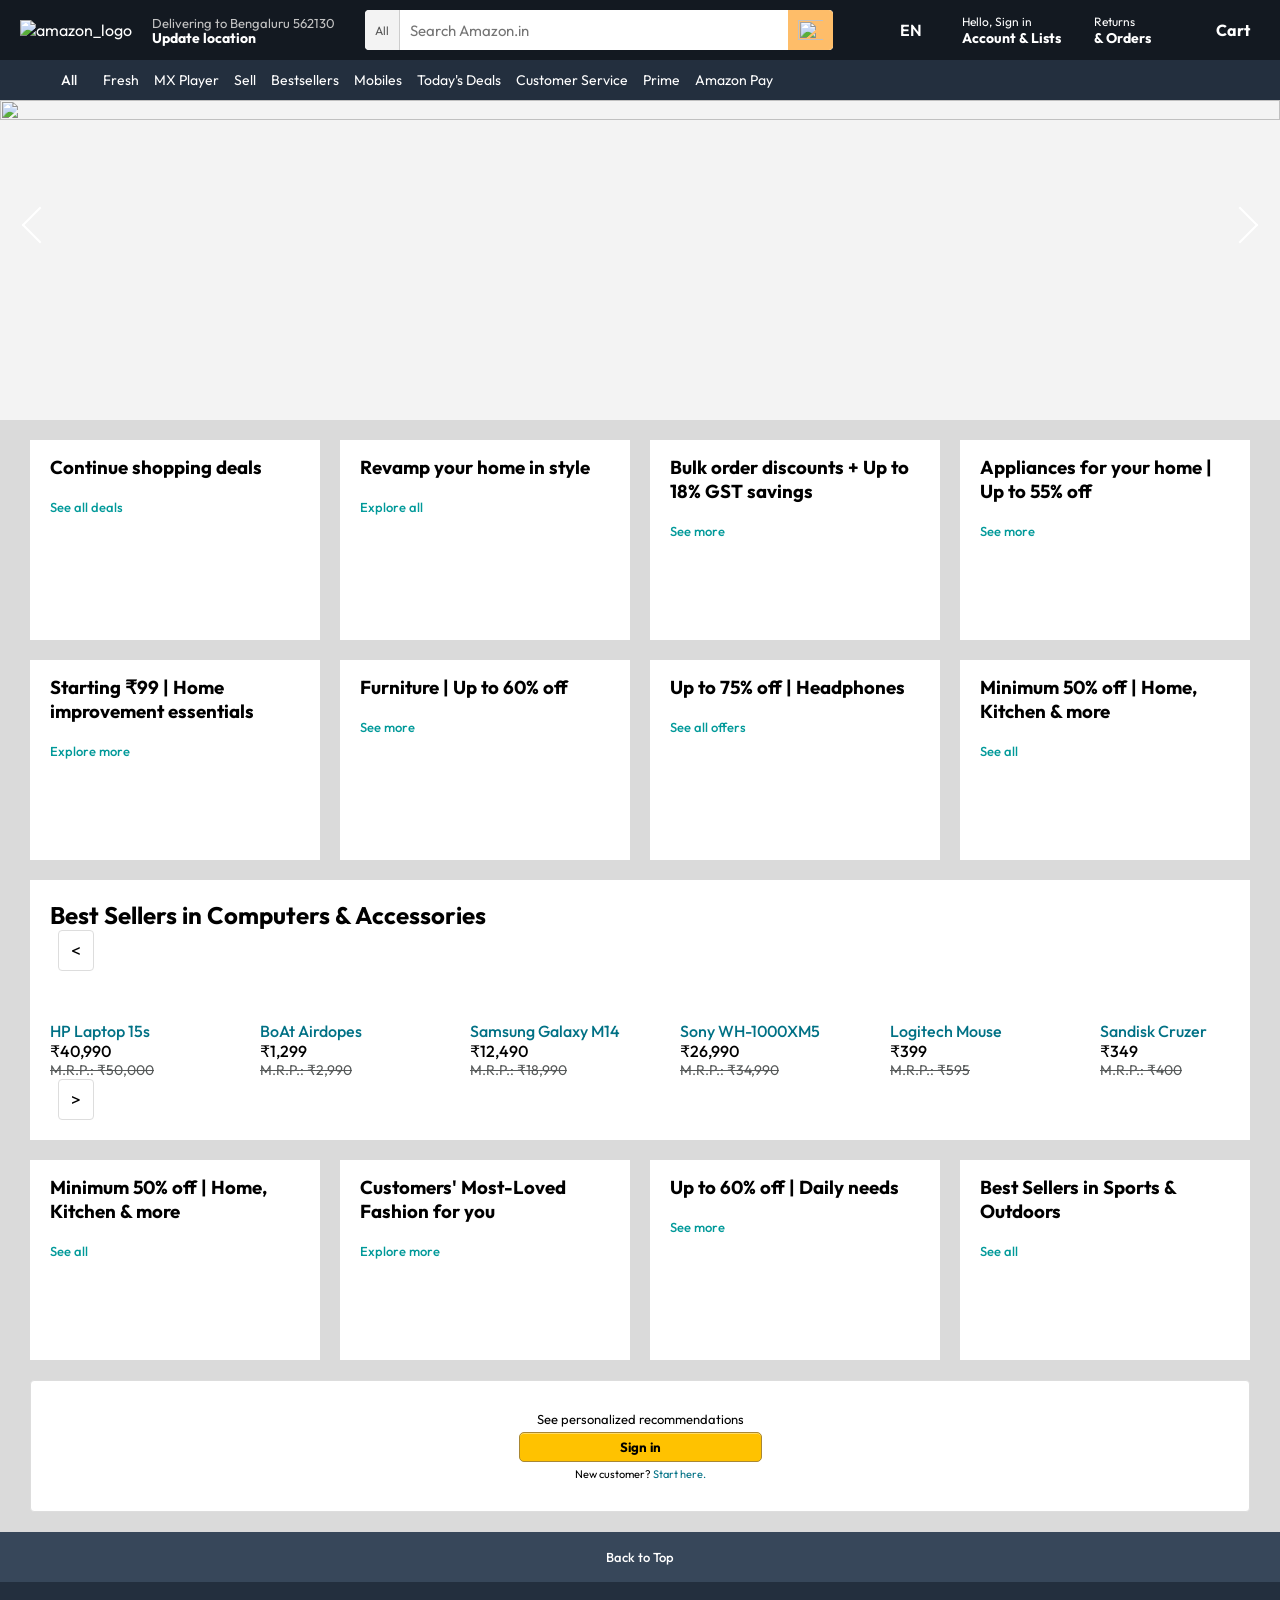
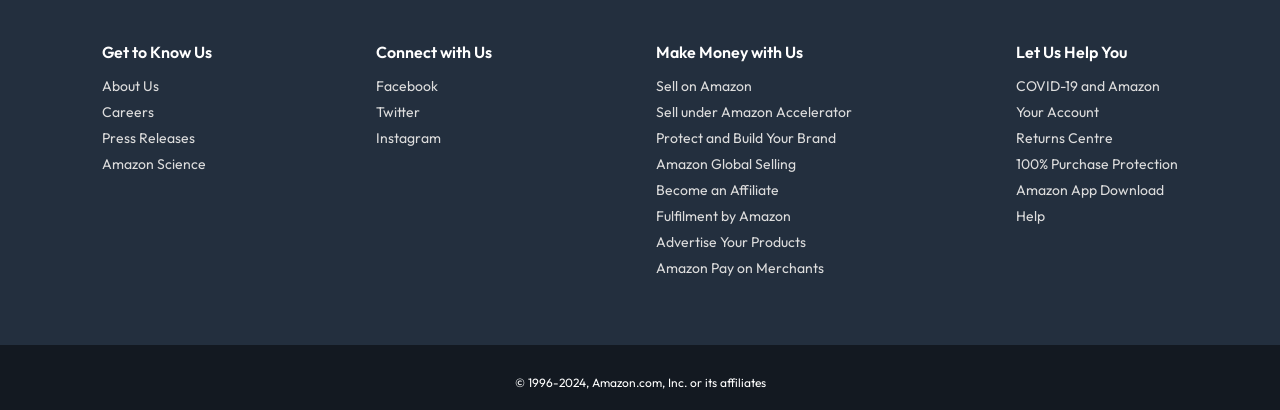
==== index.html @ 82b5aea2 "Add files via upload Add Amazon clone authentication pages (HTML, CSS, JS)" ====
<!DOCTYPE html>
<html lang="en">

<head>
    <meta charset="UTF-8">
    <meta name="viewport" content="width=device-width, initial-scale=1.0">
    <title>Amazon Clone</title>
    <link rel="stylesheet" href="style.css">
</head>

<body>
    <!-- Sidebar Navigation -->
    <div class="sidebar-container-navigation" id="sidebar-container">
        <div class="sidebar-left-part">
            <div class="sidebar-top">
                <div
                    style="background: white; border-radius: 50%; height: 25px; width: 25px; display: flex; align-items: center; justify-content: center; margin-right: 10px;">
                    <!-- Simple CSS user icon placeholder -->
                    <div style="background: #232f3e; height: 10px; width: 10px; border-radius: 50%; margin-top: -5px;">
                    </div>
                    <div
                        style="background: #232f3e; height: 10px; width: 16px; border-radius: 50%; position: absolute; margin-top: 12px;">
                    </div>
                </div>
                <h2>Hello, sign in</h2>
                <div id="sidebar-close-btn"
                    style="color: #fff; font-size: 30px; cursor: pointer; position: absolute; right: -40px; top: 0px;">
                    &times;</div>
            </div>
        </div>
        <div class="sidebar-wrap">
            <div class="sidebar-item">
                <h2>Trending</h2>
                <p>Bestsellers</p>
                <p>New Releases</p>
                <p>Movers and Shakers</p>
            </div>
            <div class="sidebar-item">
                <h2>Digital Content and Devices</h2>
                <p>Echo & Alexa <span>&#8250;</span></p>
                <p>Fire TV <span>&#8250;</span></p>
                <p>Kindle E-Readers & eBooks <span>&#8250;</span></p>
                <p>Audible Audiobooks <span>&#8250;</span></p>
                <p>Amazon Prime Video <span>&#8250;</span></p>
                <p>Amazon Prime Music <span>&#8250;</span></p>
            </div>
            <div class="sidebar-item">
                <h2>Shop by Category</h2>
                <p>Mobiles, Computers <span>&#8250;</span></p>
                <p>TV, Appliances, Electronics <span>&#8250;</span></p>
                <p>Men's Fashion <span>&#8250;</span></p>
                <p>Women's Fashion <span>&#8250;</span></p>
                <p>See all <span>&#8964;</span></p>
            </div>
            <div class="sidebar-item">
                <h2>Programs & Features</h2>
                <p>Gift Cards & Mobile Recharges <span>&#8250;</span></p>
                <p>Amazon Launchpad <span>&#8250;</span></p>
                <p>Amazon Business</p>
                <p>Handloom and Handicrafts</p>
                <p>See all <span>&#8964;</span></p>
            </div>
            <div class="sidebar-item">
                <h2>Help & Settings</h2>
                <p>Your Account</p>
                <p>Customer Service</p>
            </div>
        </div>
    </div>
    <div class="sidebar-right-part" id="sidebar-overlay"></div>
    
    <nav>
        <a href="index.html" class="nav-hover nav-logo">
            <img src="./assets/amazon_logo.png" width="100px" alt="amazon_logo">
        </a>
        <div class="nav-country nav-hover">
            <img src="./assets/location_icon.png" height="20px" alt="">
            <div>
                <p>Delivering to Bengaluru 562130</p>
                <h1>Update location</h1>
            </div>
        </div>
        <div class="nav-search">
            <div class="nav-search-category">
                <p>All</p>
                <img src="./assets/dropdown_icon.png" height="12px" alt="">
            </div>
            <input type="text" class="nav-search-input" placeholder="Search Amazon.in">
            <img src="./assets/search_icon.png" class="nav-search-icon" alt="">
        </div>
        <div class="nav-language nav-hover">
            <img src="./assets/us_flag.png" width="25px" alt="">
            <p>EN</p>
            <img src="./assets/dropdown_icon.png" width="8px" alt="">
            <div class="dropdown-menu">
                <ul>
                    <li><input type="radio" name="language" checked> English - EN</li>
                    <li><input type="radio" name="language"> हिन्दी - HI</li>
                    <li><input type="radio" name="language"> தமிழ் - TA</li>
                    <li><input type="radio" name="language"> తెలుగు - TE</li>
                    <li><input type="radio" name="language"> ಕನ್ನಡ - KN</li>
                </ul>
            </div>
        </div>
        <a href="signin.html" class="nav-text nav-hover">
            <p>Hello, Sign in</p>
            <h1>Account & Lists <img src="./assets/dropdown_icon.png" width="8px" alt=""></h1>
            <div class="dropdown-menu" style="width: 250px;">
                <div style="text-align: center; margin-bottom: 10px;">
                    <button class="signin-btn" onclick="window.location.href='signin.html'">Sign in</button>
                    <p style="font-size: 11px;">New customer? <a href="signup.html" style="color: #007185;">Start
                            here.</a></p>
                </div>
                <hr>
                <div style="display: flex;">
                    <div style="width: 50%;">
                        <h4 style="margin: 5px 10px;">Your Lists</h4>
                        <ul>
                            <li>Create a link</li>
                            <li>Find a list</li>
                            <li>Wish from any site</li>
                        </ul>
                    </div>
                    <div style="width: 50%; border-left: 1px solid #eee;">
                        <h4 style="margin: 5px 10px;">Your Account</h4>
                        <ul>
                            <li>Your Account</li>
                            <li>Your Orders</li>
                            <li>Your Whislist</li>
                            <li>Sign Out</li>
                        </ul>
                    </div>
                </div>
            </div>
        </a>
        <div class="nav-text nav-hover">
            <p>Returns</p>
            <h1>& Orders </h1>
        </div>
        <a href="cart.html" class="nav-cart nav-hover">
            <img src="./assets/cart_icon.png" width="35px" alt="">
            <h4>Cart</h4>
        </a>
    </nav>
    <div class="nav-bottom">
        <div class="nav-bottom-left">
            <div>
                <img src="./assets/menu_icon.png" width="25px" alt="">
                <p>All</p>
            </div>
            <a href="product.html">Fresh</a>
            <a href="#">MX Player</a>
            <a href="#">Sell</a>
            <a href="product.html">Bestsellers</a>
            <a href="product.html">Mobiles</a>
            <a href="product.html">Today's Deals</a>
            <a href="#">Customer Service</a>
            <a href="#">Prime</a>
            <a href="#">Amazon Pay</a>
        </div>
    </div>
    <div class="header-slider">
        <a href="#" class="control_prev"><i class="arrow-left"></i></a>
        <a href="#" class="control_next"><i class="arrow-right"></i></a>
        <ul>
            <img src="./assets/header1.jpg" class="header-img" alt="">
            <img src="./assets/header2.jpg" class="header-img" alt="">
            <img src="./assets/header3.jpg" class="header-img" alt="">
            <img src="./assets/header4.jpg" class="header-img" alt="">
            <img src="./assets/header5.jpg" class="header-img" alt="">
            <img src="./assets/header6.jpg" class="header-img" alt="">
        </ul>
    </div>
    <div class="box-row header-box">
        <div class="box-col">
            <h3>Continue shopping deals</h3>
            <div style="display: flex; gap: 10px;">
                <img src="./assets/box1-1.jpg" alt="" style="width: 45%;">
                <img src="./assets/box1-2.jpg" alt="" style="width: 45%;">
            </div>
            <a href="product.html">See all deals</a>
        </div>
        <div class="box-col">
            <h3>Revamp your home in style</h3>
            <img src="./assets/box1-3.jpg" alt="">
            <a href="product.html">Explore all</a>
        </div>
        <div class="box-col">
            <h3>Bulk order discounts + Up to 18% GST savings</h3>
            <img src="./assets/box1-4.jpg" alt="">
            <a href="product.html">See more</a>
        </div>
        <div class="box-col">
            <h3>Appliances for your home | Up to 55% off</h3>
            <img src="./assets/box2-1.jpg" alt="">
            <a href="product.html">See more</a>
        </div>
    </div>
    <div class="box-row">
        <div class="box-col">
            <h3>Starting ₹99 | Home improvement essentials</h3>
            <img src="./assets/box2-2.jpg" alt="">
            <a href="product.html">Explore more</a>
        </div>
        <div class="box-col">
            <h3>Furniture | Up to 60% off</h3>
            <img src="./assets/box2-3.jpg" alt="">
            <a href="product.html">See more</a>
        </div>
        <div class="box-col">
            <h3>Up to 75% off | Headphones</h3>
            <img src="./assets/box2-4.jpg" alt="">
            <a href="product.html">See all offers</a>
        </div>
        <div class="box-col">
            <h3>Minimum 50% off | Home, Kitchen & more</h3>
            <img src="./assets/box3-1.jpg" alt="">
            <a href="product.html">See all</a>
        </div>
    </div>
    <div class="products-slider">
        <h2>Best Sellers in Computers & Accessories</h2>
        <div class="products-slider-with-btn">
            <a href="product.html" class="product-card">
                <img src="./assets/product1-1.jpg" alt="">
                <h4>HP Laptop 15s</h4>
                <p class="product-price">₹40,990</p>
                <p class="product-price-old">M.R.P.: ₹50,000</p>
            </a>
            <a href="product.html" class="product-card">
                <img src="./assets/product1-2.jpg" alt="">
                <h4>BoAt Airdopes</h4>
                <p class="product-price">₹1,299</p>
                <p class="product-price-old">M.R.P.: ₹2,990</p>
            </a>
            <a href="product.html" class="product-card">
                <img src="./assets/product1-3.jpg" alt="">
                <h4>Samsung Galaxy M14</h4>
                <p class="product-price">₹12,490</p>
                <p class="product-price-old">M.R.P.: ₹18,990</p>
            </a>
            <a href="product.html" class="product-card">
                <img src="./assets/product1-4.jpg" alt="">
                <h4>Sony WH-1000XM5</h4>
                <p class="product-price">₹26,990</p>
                <p class="product-price-old">M.R.P.: ₹34,990</p>
            </a>
            <a href="product.html" class="product-card">
                <img src="./assets/product1-5.jpg" alt="">
                <h4>Logitech Mouse</h4>
                <p class="product-price">₹399</p>
                <p class="product-price-old">M.R.P.: ₹595</p>
            </a>
            <a href="product.html" class="product-card">
                <img src="./assets/product1-6.jpg" alt="">
                <h4>Sandisk Cruzer</h4>
                <p class="product-price">₹349</p>
                <p class="product-price-old">M.R.P.: ₹400</p>
            </a>
        </div>
    </div>
    <div class="box-row">
        <div class="box-col">
            <h3>Minimum 50% off | Home, Kitchen & more</h3>
            <img src="./assets/box3-1.jpg" alt="">
            <a href="product.html">See all</a>
        </div>
        <div class="box-col">
            <h3>Customers' Most-Loved Fashion for you</h3>
            <img src="./assets/box3-2.jpg" alt="">
            <a href="product.html">Explore more</a>
        </div>
        <div class="box-col">
            <h3>Up to 60% off | Daily needs</h3>
            <img src="./assets/box3-3.jpg" alt="">
            <a href="product.html">See more</a>
        </div>
        <div class="box-col">
            <h3>Best Sellers in Sports & Outdoors</h3>
            <img src="./assets/box3-4.jpg" alt="">
            <a href="product.html">See all</a>
        </div>
    </div>

    <div class="signin-suggestion-box"
        style="background: #fff; padding: 30px; margin: 20px 30px; text-align: center; border-radius: 4px; border: 1px solid #ddd;">
        <div style="margin-bottom: 5px; font-size: 13px;">See personalized recommendations</div>
        <button onclick="window.location.href='signin.html'"
            style="background: #ffc200; border: 1px solid #a88734; border-radius: 5px; padding: 6px 100px; font-weight: 700; cursor: pointer; box-shadow: 0 1px 0 rgba(255,255,255,.4) inset;">Sign
            in</button>
        <div style="font-size: 11px; margin-top: 5px;">New customer? <a href="signup.html" style="color: #007185;">Start
                here.</a></div>
    </div>
    <footer>
        <a href="#" class="footer-top">
            Back to Top
        </a>
        <div class="footer-detail">
            <ul>
                <h3>Get to Know Us</h3>
                <li>About Us</li>
                <li>Careers</li>
                <li>Press Releases</li>
                <li>Amazon Science</li>
            </ul>
            <ul>
                <h3>Connect with Us</h3>
                <li>Facebook</li>
                <li>Twitter</li>
                <li>Instagram</li>
            </ul>
            <ul>
                <h3>Make Money with Us</h3>
                <li>Sell on Amazon</li>
                <li>Sell under Amazon Accelerator</li>
                <li>Protect and Build Your Brand</li>
                <li>Amazon Global Selling</li>
                <li>Become an Affiliate</li>
                <li>Fulfilment by Amazon</li>
                <li>Advertise Your Products</li>
                <li>Amazon Pay on Merchants</li>
            </ul>
            <ul>
                <h3>Let Us Help You</h3>
                <li>COVID-19 and Amazon</li>
                <li>Your Account</li>
                <li>Returns Centre</li>
                <li>100% Purchase Protection</li>
                <li>Amazon App Download</li>
                <li>Help</li>
            </ul>
        </div>
        <div class="footer-copy">
            <img src="./assets/amazon_logo.png" width="100" alt="">
            <p>&copy; 1996-2024, Amazon.com, Inc. or its affiliates</p>
        </div>
    </footer>
    <script src="script.js"></script>
</body>

</html>
---- style.css ----
@import url('https://fonts.googleapis.com/css2?family=Outfit:wght@400;500;600;700;800&family=Poppins:wght@200;300;400;500;600;700&display=swap');

* {
    padding: 0;
    margin: 0;
    box-sizing: border-box;
    font-family: Outfit;
}

body {
    background-color: #dadada;
}

a {
    text-decoration: none;
    color: inherit;
}

nav {
    display: flex;
    justify-content: space-between;
    align-items: center;
    background: #131921;
    padding: 0 10px;
    color: #fff;
    height: 60px;
}

/* Nav Hover Effects */
.nav-hover {
    padding: 8px 9px;
    border: 1px solid transparent;
    border-radius: 2px;
    cursor: pointer;
}

.nav-hover:hover {
    border: 1px solid #fff;
}

.nav-country {
    display: flex;
    align-items: flex-end;
    margin-left: 0;
    font-size: 13px;
    color: #c4c4c4;
}

.nav-country h1 {
    color: #fff;
    font-size: 14px;
    line-height: 14px;
}

.nav-search {
    flex: 1;
    display: flex;
    align-items: center;
    background-color: #fff;
    color: gray;
    max-width: 100%;
    height: 40px;
    border-radius: 4px;
    margin: 0 20px;
    overflow: hidden;
}

.nav-search:focus-within {
    outline: 2px solid #ff9900;
    outline-offset: 2px;
}

.nav-search-category {
    display: flex;
    align-items: center;
    padding: 0 10px;
    background: #f3f3f3;
    border-right: 1px solid #cdcdcd;
    border-radius: 4px 0 0 4px;
    height: 100%;
    font-size: 12px;
    color: #555;
    cursor: pointer;
}

.nav-search-input {
    border: none;
    outline: none;
    padding-left: 10px;
    width: 100%;
    height: 100%;
    font-size: 15px;
}

.nav-search-icon {
    width: 45px;
    height: 100%;
    padding: 10px;
    background-color: #febd69;
    border-radius: 0 4px 4px 0;
    cursor: pointer;
}

.nav-search-icon:hover {
    background-color: #f3a847;
}

.nav-language {
    display: flex;
    align-items: center;
    gap: 2px;
    font-weight: 600;
    margin-left: 10px;
}

.nav-text {
    margin-left: 10px;
}

.nav-text p {
    font-size: 12px;
}

.nav-text h1 {
    font-size: 14px;
    font-weight: 700;
}

.nav-cart {
    display: flex;
    align-items: flex-end;
    margin: 0 10px;
}

.nav-bottom {
    display: flex;
    align-items: center;
    justify-content: space-between;
    padding: 0 0 0 20px;
    background: #232f3e;
    color: #fff;
    font-size: 14px;
    height: 40px;
}

.nav-bottom-left {
    display: flex;
    align-items: center;
    gap: 15px;
    height: 100%;
}

.nav-bottom-left div {
    display: flex;
    align-items: center;
    gap: 5px;
    font-weight: 600;
    cursor: pointer;
    padding: 5px;
}

.nav-bottom-left p {
    font-weight: 500;
    cursor: pointer;
    white-space: nowrap;
    padding: 5px;
    border: 1px solid transparent;
    border-radius: 2px;
}

.nav-bottom-left p:hover,
.nav-bottom-left div:hover {
    border: 1px solid #fff;
}

/* .nav-bottom-right removed */

/* Slider Arrows */
.header-slider a {
    position: absolute;
    top: 0;
    z-index: 10;
    height: 250px;
    /* Specific height for the clickable area */
    width: 80px;
    padding: 0 10px;
    cursor: pointer;
    text-decoration: none;
    display: flex;
    align-items: center;
    justify-content: center;
    color: #fff;
    font-size: 60px;
    font-weight: 100;
    /* Thinner font weight */
    font-family: sans-serif;
    /* Cleaner sans-serif arrow */
    background: transparent;
    transition: all 0.3s ease;
}

.header-slider a:hover {
    border: 1px solid #fff;
    background: rgba(255, 255, 255, 0.1);
    /* Subtle gloss */
    box-shadow: inset 0 0 10px rgba(0, 0, 0, 0.2);
    border-radius: 3px;
}

.control_prev {
    left: 0;
}

.control_next {
    right: 0;
}

/* Slider Arrows Pure CSS */
.header-slider a i {
    border: solid white;
    border-width: 0 2px 2px 0;
    display: inline-block;
    padding: 12px;
}

.arrow-left {
    transform: rotate(135deg);
    -webkit-transform: rotate(135deg);
}

.arrow-right {
    transform: rotate(-45deg);
    -webkit-transform: rotate(-45deg);
}

.header-slider a {
    font-size: 0;
}

.box-row {
    display: flex;
    flex-wrap: wrap;
    gap: 20px;
    justify-content: space-between;
    margin: 20px 30px;
}

.box-col {
    display: flex;
    flex-direction: column;
    gap: 10px;
    padding: 15px 20px;
    background: #fff;
    width: 23%;
    min-width: 250px;
    min-height: 200px;
    z-index: 1;
    flex-grow: 1;
}

.box-col a {
    font-size: 13px;
    color: #009999;
    font-weight: 500;
}

.header-box {
    margin-top: 20px;
    position: relative;
    z-index: 5;
}

.box-col img {
    max-height: 300px;
    max-width: 100%;
}

/* Products Slider */
.products-slider {
    background: #fff;
    margin: 0 30px;
    padding: 20px;
    margin-bottom: 20px;
}

.products-slider .products-slider-with-btn {
    display: flex;
    justify-content: flex-start;
    overflow-x: auto;
}

.product-card {
    display: flex;
    flex-direction: column;
    justify-content: end;
    min-width: 210px;
    background: #fff;
}

.product-card img {
    width: 100%;
    padding: 20px;
    margin-bottom: 10px;
}

.product-card h4 {
    color: #007185;
    font-weight: 500;
}

.product-card .product-price {
    font-weight: 500;
}

.product-card .product-price-old {
    color: #565959;
    text-decoration: line-through;
    font-weight: 400;
    font-size: 14px;
}

/* Footer Section */
footer {
    margin-top: 15px;
}

.footer-top {
    background: #37475a;
    display: flex;
    justify-content: center;
    align-items: center;
    height: 50px;
    color: #fff;
    font-weight: 500;
    font-size: 13px;
}

.footer-top:hover {
    background: #485769;
}

.footer-detail {
    background: #232f3e;
    color: #fff;
    padding: 60px 20px;
    display: flex;
    flex-wrap: wrap;
    justify-content: space-around;
}

.footer-detail h3 {
    font-size: 16px;
    font-weight: 600;
    margin-bottom: 15px;
}

.footer-detail ul {
    list-style: none;
}

.footer-detail li {
    font-size: 14px;
    color: #dddddd;
    margin-bottom: 8px;
    cursor: pointer;
}

.footer-detail li:hover {
    text-decoration: underline;
}

.footer-copy {
    background: #131921;
    display: flex;
    flex-direction: column;
    align-items: center;
    padding: 20px;
    gap: 10px;
    color: #fff;
    font-size: 12px;
}

/* Responsive */
@media only screen and (max-width: 900px) {
    .nav-search {
        display: none;
    }

    .header-box {
        margin-top: 0;
    }
}

/* Dropdown Menus */
.dropdown-menu {
    display: none;
    position: absolute;
    top: 100%;
    right: 0;
    background: #fff;
    color: #000;
    box-shadow: 0 4px 8px rgba(0, 0, 0, 0.1);
    border-radius: 4px;
    padding: 10px;
    z-index: 100;
    width: 200px;
    font-size: 13px;
    font-weight: 400;
}

.dropdown-menu::before {
    content: "";
    position: absolute;
    top: -5px;
    right: 20px;
    width: 10px;
    height: 10px;
    background: #fff;
    transform: rotate(45deg);
}

.nav-language,
.nav-text {
    position: relative;
    cursor: pointer;
}

/* Header slider sizing and images */
.header-slider {
    position: relative;
    width: 100%;
    height: 320px;
    overflow: hidden;
    background: #f3f3f3;
}
.header-slider ul {
    list-style: none;
    padding: 0;
    margin: 0;
}
.header-slider ul img {
    display: none;
    width: 100%;
    height: 100%;
    object-fit: cover;
}

/* Sidebar navigation - hidden by default, slides in when active */
.sidebar-container-navigation {
    position: fixed;
    left: 0;
    top: 0;
    height: 100vh;
    width: 320px;
    max-width: 85%;
    background: #f7f7f7;
    color: #000;
    transform: translateX(-110%);
    transition: transform 0.28s ease;
    z-index: 220;
    overflow-y: auto;
    box-shadow: 2px 0 10px rgba(0,0,0,0.12);
    padding-bottom: 40px;
}
.sidebar-container-navigation.active {
    transform: translateX(0);
}

/* Right-side overlay - shown when sidebar is active */
.sidebar-right-part {
    position: fixed;
    inset: 0 0 0 0;
    background: rgba(0,0,0,0.35);
    display: none;
    z-index: 200;
}
.sidebar-container-navigation.active ~ .sidebar-right-part,
body.sidebar-open .sidebar-right-part {
    display: block;
}

/* Product carousel buttons */
.products-scroll-prev,
.products-scroll-next {
    background: #fff;
    border: 1px solid #ddd;
    padding: 8px 12px;
    font-size: 18px;
    cursor: pointer;
    margin: 0 8px;
    border-radius: 4px;
}

/* Small screens adjustments */
@media only screen and (max-width: 900px) {
    .nav-search { display: none; }
    .box-col { width: 48%; min-width: 0; }
    .header-slider { height: 220px; }
}

/* Smaller screens: collapse nav links and stack content */
@media only screen and (max-width: 600px) {
    nav { padding: 0 8px; height: 56px; }
    .nav-country { display: none; }
    .nav-language { display: none; }
    .nav-text { display: none; }
    .nav-cart { margin-right: 6px; }

    /* Keep logo and menu + cart visible */
    nav > a.nav-logo { margin-right: 6px; }

    /* Collapse nav-bottom links into horizontal scroll */
    .nav-bottom-left { overflow-x: auto; gap: 10px; }
    .nav-bottom-left p, .nav-bottom-left a { white-space: nowrap; font-size: 13px; }

    /* Stack boxes full width */
    .box-row { margin: 10px; gap: 12px; }
    .box-col { width: 100%; min-width: 0; padding: 12px; }

    /* Make product cards smaller for mobile */
    .products-slider .products-slider-with-btn { padding: 0 6px; }
    .product-card { min-width: 150px; }

    /* Slider arrows smaller and overlay-friendly */
    .header-slider a { width: 50px; }
    .header-slider a i { padding: 8px; }
}

.nav-language:hover .dropdown-menu,
.nav-text:hover .dropdown-menu {
    display: block;
}

.dropdown-menu ul {
    list-style: none;
    padding: 0;
}

.dropdown-menu li {
    padding: 5px 10px;
    cursor: pointer;
}

.dropdown-menu li:hover {
    background: #f0f0f0;
    text-decoration: underline;
    color: #c45500;
}

.dropdown-menu .signin-btn {
    background: #FFD814;
    border: 1px solid #FCD200;
    border-radius: 5px;
    padding: 8px;
    width: 90%;
    margin: 5px auto;
    display: block;
    text-align: center;
}

.dropdown-menu hr {
    border: 0;
    border-top: 1px solid #eee;
    margin: 5px 0;
}

.nav-country:hover {
    outline: 1px solid #fff;
    cursor: pointer;
}

.nav-search-category:hover {
    background: #d4d4d4;
    cursor: pointer;
}

.nav-search-icon:hover {
    background: #f3a847;
    cursor: pointer;
}
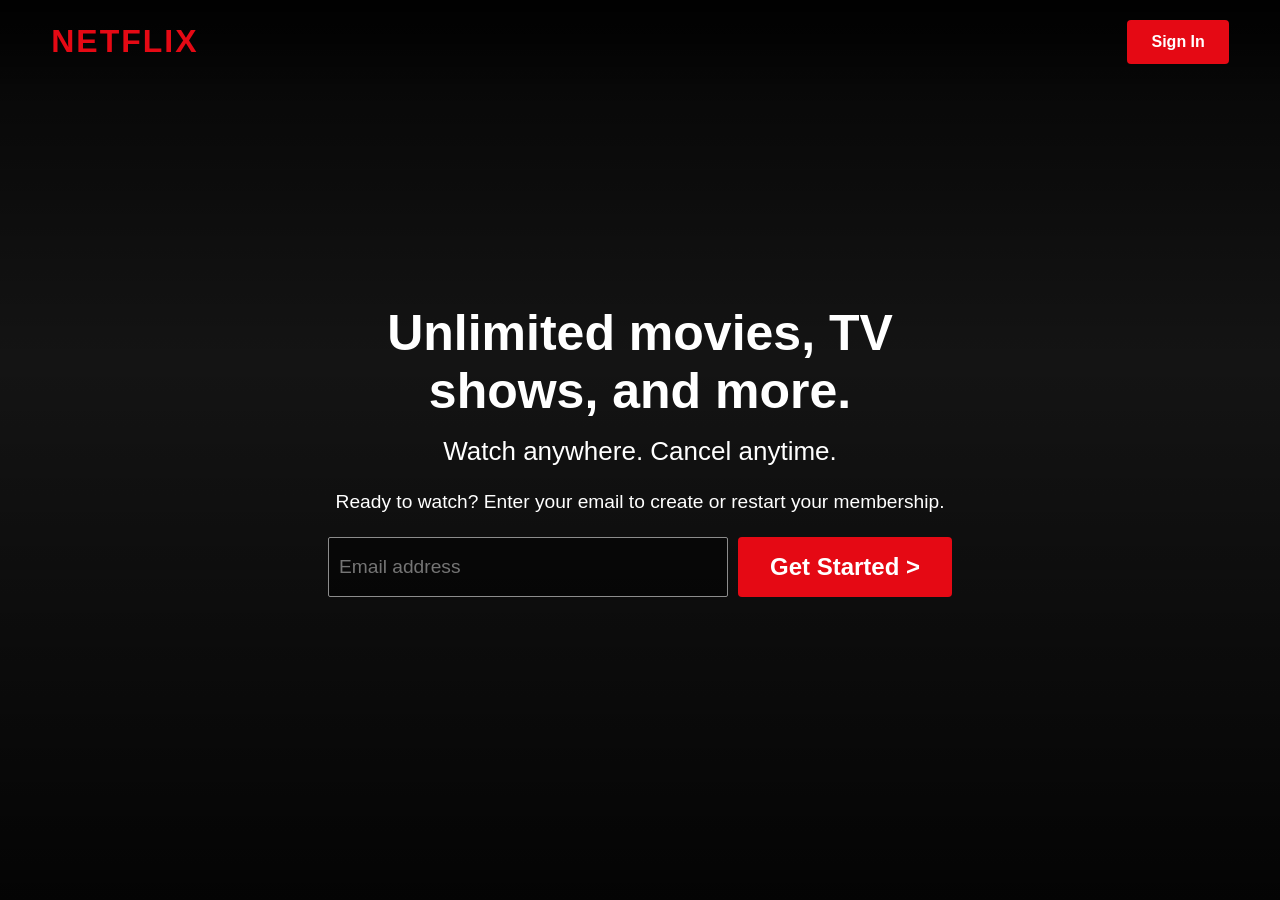
==== commit d860cc29: "Add Netflix clone frontend pages Implemented Netflix-inspired frontend with login page, watch screen" ====
--- a/index.html
+++ b/index.html
@@ -1,341 +1,28 @@
 <!DOCTYPE html>
 <html lang="en">
-
 <head>
     <meta charset="UTF-8">
     <meta name="viewport" content="width=device-width, initial-scale=1.0">
-    <title>Amazon Clone</title>
+    <title>Netflix Clone - Watch TV Shows Online, Watch Movies Online</title>
     <link rel="stylesheet" href="style.css">
 </head>
+<body>
+    <div class="navbar">
+        <a href="index.html" class="logo">NETFLIX</a>
+        <a href="login.html" class="btn btn-primary">Sign In</a>
+    </div>
 
-<body>
-    <!-- Sidebar Navigation -->
-    <div class="sidebar-container-navigation" id="sidebar-container">
-        <div class="sidebar-left-part">
-            <div class="sidebar-top">
-                <div
-                    style="background: white; border-radius: 50%; height: 25px; width: 25px; display: flex; align-items: center; justify-content: center; margin-right: 10px;">
-                    <!-- Simple CSS user icon placeholder -->
-                    <div style="background: #232f3e; height: 10px; width: 10px; border-radius: 50%; margin-top: -5px;">
-                    </div>
-                    <div
-                        style="background: #232f3e; height: 10px; width: 16px; border-radius: 50%; position: absolute; margin-top: 12px;">
-                    </div>
-                </div>
-                <h2>Hello, sign in</h2>
-                <div id="sidebar-close-btn"
-                    style="color: #fff; font-size: 30px; cursor: pointer; position: absolute; right: -40px; top: 0px;">
-                    &times;</div>
-            </div>
-        </div>
-        <div class="sidebar-wrap">
-            <div class="sidebar-item">
-                <h2>Trending</h2>
-                <p>Bestsellers</p>
-                <p>New Releases</p>
-                <p>Movers and Shakers</p>
-            </div>
-            <div class="sidebar-item">
-                <h2>Digital Content and Devices</h2>
-                <p>Echo & Alexa <span>&#8250;</span></p>
-                <p>Fire TV <span>&#8250;</span></p>
-                <p>Kindle E-Readers & eBooks <span>&#8250;</span></p>
-                <p>Audible Audiobooks <span>&#8250;</span></p>
-                <p>Amazon Prime Video <span>&#8250;</span></p>
-                <p>Amazon Prime Music <span>&#8250;</span></p>
-            </div>
-            <div class="sidebar-item">
-                <h2>Shop by Category</h2>
-                <p>Mobiles, Computers <span>&#8250;</span></p>
-                <p>TV, Appliances, Electronics <span>&#8250;</span></p>
-                <p>Men's Fashion <span>&#8250;</span></p>
-                <p>Women's Fashion <span>&#8250;</span></p>
-                <p>See all <span>&#8964;</span></p>
-            </div>
-            <div class="sidebar-item">
-                <h2>Programs & Features</h2>
-                <p>Gift Cards & Mobile Recharges <span>&#8250;</span></p>
-                <p>Amazon Launchpad <span>&#8250;</span></p>
-                <p>Amazon Business</p>
-                <p>Handloom and Handicrafts</p>
-                <p>See all <span>&#8964;</span></p>
-            </div>
-            <div class="sidebar-item">
-                <h2>Help & Settings</h2>
-                <p>Your Account</p>
-                <p>Customer Service</p>
-            </div>
+    <div class="hero">
+        <div class="hero-content">
+            <h1 class="hero-title">Unlimited movies, TV shows, and more.</h1>
+            <p class="hero-subtitle">Watch anywhere. Cancel anytime.</p>
+            <p class="hero-subtitle" style="font-size: 1.2rem; margin-top: 1rem;">Ready to watch? Enter your email to create or restart your membership.</p>
+            
+            <form class="email-form" action="login.html">
+                <input type="email" class="email-input" placeholder="Email address" required>
+                <button type="submit" class="btn btn-primary btn-large">Get Started ></button>
+            </form>
         </div>
     </div>
-    <div class="sidebar-right-part" id="sidebar-overlay"></div>
-    
-    <nav>
-        <a href="index.html" class="nav-hover nav-logo">
-            <img src="./assets/amazon_logo.png" width="100px" alt="amazon_logo">
-        </a>
-        <div class="nav-country nav-hover">
-            <img src="./assets/location_icon.png" height="20px" alt="">
-            <div>
-                <p>Delivering to Bengaluru 562130</p>
-                <h1>Update location</h1>
-            </div>
-        </div>
-        <div class="nav-search">
-            <div class="nav-search-category">
-                <p>All</p>
-                <img src="./assets/dropdown_icon.png" height="12px" alt="">
-            </div>
-            <input type="text" class="nav-search-input" placeholder="Search Amazon.in">
-            <img src="./assets/search_icon.png" class="nav-search-icon" alt="">
-        </div>
-        <div class="nav-language nav-hover">
-            <img src="./assets/us_flag.png" width="25px" alt="">
-            <p>EN</p>
-            <img src="./assets/dropdown_icon.png" width="8px" alt="">
-            <div class="dropdown-menu">
-                <ul>
-                    <li><input type="radio" name="language" checked> English - EN</li>
-                    <li><input type="radio" name="language"> हिन्दी - HI</li>
-                    <li><input type="radio" name="language"> தமிழ் - TA</li>
-                    <li><input type="radio" name="language"> తెలుగు - TE</li>
-                    <li><input type="radio" name="language"> ಕನ್ನಡ - KN</li>
-                </ul>
-            </div>
-        </div>
-        <a href="signin.html" class="nav-text nav-hover">
-            <p>Hello, Sign in</p>
-            <h1>Account & Lists <img src="./assets/dropdown_icon.png" width="8px" alt=""></h1>
-            <div class="dropdown-menu" style="width: 250px;">
-                <div style="text-align: center; margin-bottom: 10px;">
-                    <button class="signin-btn" onclick="window.location.href='signin.html'">Sign in</button>
-                    <p style="font-size: 11px;">New customer? <a href="signup.html" style="color: #007185;">Start
-                            here.</a></p>
-                </div>
-                <hr>
-                <div style="display: flex;">
-                    <div style="width: 50%;">
-                        <h4 style="margin: 5px 10px;">Your Lists</h4>
-                        <ul>
-                            <li>Create a link</li>
-                            <li>Find a list</li>
-                            <li>Wish from any site</li>
-                        </ul>
-                    </div>
-                    <div style="width: 50%; border-left: 1px solid #eee;">
-                        <h4 style="margin: 5px 10px;">Your Account</h4>
-                        <ul>
-                            <li>Your Account</li>
-                            <li>Your Orders</li>
-                            <li>Your Whislist</li>
-                            <li>Sign Out</li>
-                        </ul>
-                    </div>
-                </div>
-            </div>
-        </a>
-        <div class="nav-text nav-hover">
-            <p>Returns</p>
-            <h1>& Orders </h1>
-        </div>
-        <a href="cart.html" class="nav-cart nav-hover">
-            <img src="./assets/cart_icon.png" width="35px" alt="">
-            <h4>Cart</h4>
-        </a>
-    </nav>
-    <div class="nav-bottom">
-        <div class="nav-bottom-left">
-            <div>
-                <img src="./assets/menu_icon.png" width="25px" alt="">
-                <p>All</p>
-            </div>
-            <a href="product.html">Fresh</a>
-            <a href="#">MX Player</a>
-            <a href="#">Sell</a>
-            <a href="product.html">Bestsellers</a>
-            <a href="product.html">Mobiles</a>
-            <a href="product.html">Today's Deals</a>
-            <a href="#">Customer Service</a>
-            <a href="#">Prime</a>
-            <a href="#">Amazon Pay</a>
-        </div>
-    </div>
-    <div class="header-slider">
-        <a href="#" class="control_prev"><i class="arrow-left"></i></a>
-        <a href="#" class="control_next"><i class="arrow-right"></i></a>
-        <ul>
-            <img src="./assets/header1.jpg" class="header-img" alt="">
-            <img src="./assets/header2.jpg" class="header-img" alt="">
-            <img src="./assets/header3.jpg" class="header-img" alt="">
-            <img src="./assets/header4.jpg" class="header-img" alt="">
-            <img src="./assets/header5.jpg" class="header-img" alt="">
-            <img src="./assets/header6.jpg" class="header-img" alt="">
-        </ul>
-    </div>
-    <div class="box-row header-box">
-        <div class="box-col">
-            <h3>Continue shopping deals</h3>
-            <div style="display: flex; gap: 10px;">
-                <img src="./assets/box1-1.jpg" alt="" style="width: 45%;">
-                <img src="./assets/box1-2.jpg" alt="" style="width: 45%;">
-            </div>
-            <a href="product.html">See all deals</a>
-        </div>
-        <div class="box-col">
-            <h3>Revamp your home in style</h3>
-            <img src="./assets/box1-3.jpg" alt="">
-            <a href="product.html">Explore all</a>
-        </div>
-        <div class="box-col">
-            <h3>Bulk order discounts + Up to 18% GST savings</h3>
-            <img src="./assets/box1-4.jpg" alt="">
-            <a href="product.html">See more</a>
-        </div>
-        <div class="box-col">
-            <h3>Appliances for your home | Up to 55% off</h3>
-            <img src="./assets/box2-1.jpg" alt="">
-            <a href="product.html">See more</a>
-        </div>
-    </div>
-    <div class="box-row">
-        <div class="box-col">
-            <h3>Starting ₹99 | Home improvement essentials</h3>
-            <img src="./assets/box2-2.jpg" alt="">
-            <a href="product.html">Explore more</a>
-        </div>
-        <div class="box-col">
-            <h3>Furniture | Up to 60% off</h3>
-            <img src="./assets/box2-3.jpg" alt="">
-            <a href="product.html">See more</a>
-        </div>
-        <div class="box-col">
-            <h3>Up to 75% off | Headphones</h3>
-            <img src="./assets/box2-4.jpg" alt="">
-            <a href="product.html">See all offers</a>
-        </div>
-        <div class="box-col">
-            <h3>Minimum 50% off | Home, Kitchen & more</h3>
-            <img src="./assets/box3-1.jpg" alt="">
-            <a href="product.html">See all</a>
-        </div>
-    </div>
-    <div class="products-slider">
-        <h2>Best Sellers in Computers & Accessories</h2>
-        <div class="products-slider-with-btn">
-            <a href="product.html" class="product-card">
-                <img src="./assets/product1-1.jpg" alt="">
-                <h4>HP Laptop 15s</h4>
-                <p class="product-price">₹40,990</p>
-                <p class="product-price-old">M.R.P.: ₹50,000</p>
-            </a>
-            <a href="product.html" class="product-card">
-                <img src="./assets/product1-2.jpg" alt="">
-                <h4>BoAt Airdopes</h4>
-                <p class="product-price">₹1,299</p>
-                <p class="product-price-old">M.R.P.: ₹2,990</p>
-            </a>
-            <a href="product.html" class="product-card">
-                <img src="./assets/product1-3.jpg" alt="">
-                <h4>Samsung Galaxy M14</h4>
-                <p class="product-price">₹12,490</p>
-                <p class="product-price-old">M.R.P.: ₹18,990</p>
-            </a>
-            <a href="product.html" class="product-card">
-                <img src="./assets/product1-4.jpg" alt="">
-                <h4>Sony WH-1000XM5</h4>
-                <p class="product-price">₹26,990</p>
-                <p class="product-price-old">M.R.P.: ₹34,990</p>
-            </a>
-            <a href="product.html" class="product-card">
-                <img src="./assets/product1-5.jpg" alt="">
-                <h4>Logitech Mouse</h4>
-                <p class="product-price">₹399</p>
-                <p class="product-price-old">M.R.P.: ₹595</p>
-            </a>
-            <a href="product.html" class="product-card">
-                <img src="./assets/product1-6.jpg" alt="">
-                <h4>Sandisk Cruzer</h4>
-                <p class="product-price">₹349</p>
-                <p class="product-price-old">M.R.P.: ₹400</p>
-            </a>
-        </div>
-    </div>
-    <div class="box-row">
-        <div class="box-col">
-            <h3>Minimum 50% off | Home, Kitchen & more</h3>
-            <img src="./assets/box3-1.jpg" alt="">
-            <a href="product.html">See all</a>
-        </div>
-        <div class="box-col">
-            <h3>Customers' Most-Loved Fashion for you</h3>
-            <img src="./assets/box3-2.jpg" alt="">
-            <a href="product.html">Explore more</a>
-        </div>
-        <div class="box-col">
-            <h3>Up to 60% off | Daily needs</h3>
-            <img src="./assets/box3-3.jpg" alt="">
-            <a href="product.html">See more</a>
-        </div>
-        <div class="box-col">
-            <h3>Best Sellers in Sports & Outdoors</h3>
-            <img src="./assets/box3-4.jpg" alt="">
-            <a href="product.html">See all</a>
-        </div>
-    </div>
-
-    <div class="signin-suggestion-box"
-        style="background: #fff; padding: 30px; margin: 20px 30px; text-align: center; border-radius: 4px; border: 1px solid #ddd;">
-        <div style="margin-bottom: 5px; font-size: 13px;">See personalized recommendations</div>
-        <button onclick="window.location.href='signin.html'"
-            style="background: #ffc200; border: 1px solid #a88734; border-radius: 5px; padding: 6px 100px; font-weight: 700; cursor: pointer; box-shadow: 0 1px 0 rgba(255,255,255,.4) inset;">Sign
-            in</button>
-        <div style="font-size: 11px; margin-top: 5px;">New customer? <a href="signup.html" style="color: #007185;">Start
-                here.</a></div>
-    </div>
-    <footer>
-        <a href="#" class="footer-top">
-            Back to Top
-        </a>
-        <div class="footer-detail">
-            <ul>
-                <h3>Get to Know Us</h3>
-                <li>About Us</li>
-                <li>Careers</li>
-                <li>Press Releases</li>
-                <li>Amazon Science</li>
-            </ul>
-            <ul>
-                <h3>Connect with Us</h3>
-                <li>Facebook</li>
-                <li>Twitter</li>
-                <li>Instagram</li>
-            </ul>
-            <ul>
-                <h3>Make Money with Us</h3>
-                <li>Sell on Amazon</li>
-                <li>Sell under Amazon Accelerator</li>
-                <li>Protect and Build Your Brand</li>
-                <li>Amazon Global Selling</li>
-                <li>Become an Affiliate</li>
-                <li>Fulfilment by Amazon</li>
-                <li>Advertise Your Products</li>
-                <li>Amazon Pay on Merchants</li>
-            </ul>
-            <ul>
-                <h3>Let Us Help You</h3>
-                <li>COVID-19 and Amazon</li>
-                <li>Your Account</li>
-                <li>Returns Centre</li>
-                <li>100% Purchase Protection</li>
-                <li>Amazon App Download</li>
-                <li>Help</li>
-            </ul>
-        </div>
-        <div class="footer-copy">
-            <img src="./assets/amazon_logo.png" width="100" alt="">
-            <p>&copy; 1996-2024, Amazon.com, Inc. or its affiliates</p>
-        </div>
-    </footer>
-    <script src="script.js"></script>
 </body>
-
-</html>+</html>
--- a/style.css
+++ b/style.css
@@ -1,14 +1,24 @@
-@import url('https://fonts.googleapis.com/css2?family=Outfit:wght@400;500;600;700;800&family=Poppins:wght@200;300;400;500;600;700&display=swap');
+:root {
+    --netflix-red: #e50914;
+    --netflix-dark: #141414;
+    --netflix-gray: #808080;
+    --text-white: #ffffff;
+    --text-gray: #b3b3b3;
+    --primary-font: 'Helvetica Neue', Helvetica, Arial, sans-serif;
+}
 
 * {
+    box-sizing: border-box;
+    margin: 0;
     padding: 0;
-    margin: 0;
-    box-sizing: border-box;
-    font-family: Outfit;
 }
 
 body {
-    background-color: #dadada;
+    background-color: var(--netflix-dark);
+    color: var(--text-white);
+    font-family: var(--primary-font);
+    -webkit-font-smoothing: antialiased;
+    overflow-x: hidden;
 }
 
 a {
@@ -16,565 +26,360 @@
     color: inherit;
 }
 
-nav {
-    display: flex;
-    justify-content: space-between;
-    align-items: center;
-    background: #131921;
-    padding: 0 10px;
-    color: #fff;
-    height: 60px;
-}
-
-/* Nav Hover Effects */
-.nav-hover {
-    padding: 8px 9px;
-    border: 1px solid transparent;
-    border-radius: 2px;
-    cursor: pointer;
-}
-
-.nav-hover:hover {
-    border: 1px solid #fff;
-}
-
-.nav-country {
-    display: flex;
-    align-items: flex-end;
-    margin-left: 0;
-    font-size: 13px;
-    color: #c4c4c4;
-}
-
-.nav-country h1 {
-    color: #fff;
-    font-size: 14px;
-    line-height: 14px;
-}
-
-.nav-search {
-    flex: 1;
-    display: flex;
-    align-items: center;
-    background-color: #fff;
-    color: gray;
-    max-width: 100%;
-    height: 40px;
-    border-radius: 4px;
-    margin: 0 20px;
-    overflow: hidden;
-}
-
-.nav-search:focus-within {
-    outline: 2px solid #ff9900;
-    outline-offset: 2px;
-}
-
-.nav-search-category {
-    display: flex;
-    align-items: center;
-    padding: 0 10px;
-    background: #f3f3f3;
-    border-right: 1px solid #cdcdcd;
-    border-radius: 4px 0 0 4px;
-    height: 100%;
-    font-size: 12px;
-    color: #555;
-    cursor: pointer;
-}
-
-.nav-search-input {
+button {
+    cursor: pointer;
     border: none;
     outline: none;
-    padding-left: 10px;
+}
+
+/* Utilities */
+.container {
+    max-width: 1200px;
+    margin: 0 auto;
+    padding: 0 20px;
+}
+
+.btn {
+    padding: 0.8rem 1.5rem;
+    border-radius: 4px;
+    font-weight: bold;
+    font-size: 1rem;
+    transition: background-color 0.2s;
+}
+
+.btn-primary {
+    background-color: var(--netflix-red);
+    color: white;
+}
+
+.btn-primary:hover {
+    background-color: #f40612;
+}
+
+.btn-large {
+    padding: 1rem 2rem;
+    font-size: 1.5rem;
+}
+
+/* Navbar */
+.navbar {
+    display: flex;
+    justify-content: space-between;
+    align-items: center;
+    padding: 20px 4%;
+    position: fixed;
+    top: 0;
+    left: 0;
     width: 100%;
-    height: 100%;
-    font-size: 15px;
-}
-
-.nav-search-icon {
-    width: 45px;
-    height: 100%;
+    z-index: 100;
+    background: linear-gradient(to bottom, rgba(0, 0, 0, 0.7) 0%, rgba(0, 0, 0, 0) 100%);
+    transition: background-color 0.3s;
+}
+
+.navbar.scrolled {
+    background-color: var(--netflix-dark);
+}
+
+.logo {
+    color: var(--netflix-red);
+    font-size: 2rem;
+    font-weight: 900;
+    text-transform: uppercase;
+    letter-spacing: 2px;
+}
+
+/* Auth Pages */
+.hero {
+    height: 100vh;
+    background-image: linear-gradient(to top, rgba(0, 0, 0, 0.8) 0%, rgba(0, 0, 0, 0) 60%, rgba(0, 0, 0, 0.8) 100%),
+        url('https://assets.nflxext.com/ffe/siteui/vlv3/f841d4c7-10e1-40af-bcae-07a3f8dc141a/f6d7434e-d6de-4185-a6d4-c77a2d08737b/US-en-20220502-popsignuptwoweeks-perspective_alpha_website_medium.jpg');
+    background-size: cover;
+    background-position: center;
+    position: relative;
+    display: flex;
+    flex-direction: column;
+    justify-content: center;
+    align-items: center;
+    text-align: center;
+}
+
+.hero-content {
+    max-width: 700px;
+    padding: 20px;
+}
+
+.hero-title {
+    font-size: 3.125rem;
+    font-weight: 900;
+    margin-bottom: 1rem;
+}
+
+.hero-subtitle {
+    font-size: 1.625rem;
+    margin-bottom: 1.5rem;
+    font-weight: 400;
+}
+
+.email-form {
+    display: flex;
+    justify-content: center;
+    gap: 10px;
+}
+
+.email-input {
     padding: 10px;
-    background-color: #febd69;
-    border-radius: 0 4px 4px 0;
-    cursor: pointer;
-}
-
-.nav-search-icon:hover {
-    background-color: #f3a847;
-}
-
-.nav-language {
-    display: flex;
-    align-items: center;
-    gap: 2px;
-    font-weight: 600;
-    margin-left: 10px;
-}
-
-.nav-text {
-    margin-left: 10px;
-}
-
-.nav-text p {
-    font-size: 12px;
-}
-
-.nav-text h1 {
-    font-size: 14px;
+    width: 400px;
+    height: 60px;
+    font-size: 1.2rem;
+    border: 1px solid #8c8c8c;
+    border-radius: 2px;
+    background: rgba(0, 0, 0, 0.5);
+    color: white;
+}
+
+/* Login Card */
+.login-body {
+    background-image: linear-gradient(rgba(0, 0, 0, 0.5), rgba(0, 0, 0, 0.5)), url('https://assets.nflxext.com/ffe/siteui/vlv3/f841d4c7-10e1-40af-bcae-07a3f8dc141a/f6d7434e-d6de-4185-a6d4-c77a2d08737b/US-en-20220502-popsignuptwoweeks-perspective_alpha_website_medium.jpg');
+    background-size: cover;
+    height: 100vh;
+    display: flex;
+    justify-content: center;
+    align-items: center;
+}
+
+.login-card {
+    background-color: rgba(0, 0, 0, 0.75);
+    padding: 60px 68px 40px;
+    min-height: 500px;
+    /* Reduced min-height slightly */
+    width: 450px;
+    border-radius: 4px;
+}
+
+.login-title {
+    font-size: 2rem;
     font-weight: 700;
-}
-
-.nav-cart {
-    display: flex;
-    align-items: flex-end;
-    margin: 0 10px;
-}
-
-.nav-bottom {
-    display: flex;
-    align-items: center;
+    margin-bottom: 28px;
+}
+
+.form-group {
+    margin-bottom: 16px;
+}
+
+.form-control {
+    width: 100%;
+    height: 50px;
+    border-radius: 4px;
+    background: #333;
+    border: none;
+    color: white;
+    padding: 0 20px;
+    font-size: 1rem;
+}
+
+.form-control::placeholder {
+    color: #8c8c8c;
+}
+
+.login-btn {
+    width: 100%;
+    margin-top: 24px;
+    padding: 16px;
+    font-size: 1rem;
+    font-weight: 700;
+    border-radius: 4px;
+}
+
+.login-help {
+    display: flex;
     justify-content: space-between;
-    padding: 0 0 0 20px;
-    background: #232f3e;
-    color: #fff;
-    font-size: 14px;
-    height: 40px;
-}
-
-.nav-bottom-left {
-    display: flex;
-    align-items: center;
-    gap: 15px;
-    height: 100%;
-}
-
-.nav-bottom-left div {
-    display: flex;
-    align-items: center;
-    gap: 5px;
-    font-weight: 600;
-    cursor: pointer;
-    padding: 5px;
-}
-
-.nav-bottom-left p {
-    font-weight: 500;
-    cursor: pointer;
-    white-space: nowrap;
-    padding: 5px;
-    border: 1px solid transparent;
-    border-radius: 2px;
-}
-
-.nav-bottom-left p:hover,
-.nav-bottom-left div:hover {
-    border: 1px solid #fff;
-}
-
-/* .nav-bottom-right removed */
-
-/* Slider Arrows */
-.header-slider a {
+    margin-top: 10px;
+    font-size: 0.8rem;
+    color: #b3b3b3;
+}
+
+/* Browse Page Styles */
+.browse-navbar {
+    background: linear-gradient(to bottom, rgba(0, 0, 0, 0.7) 0%, rgba(0, 0, 0, 0) 100%);
+    position: fixed;
+    top: 0;
+    width: 100%;
+    z-index: 1000;
+    padding: 0 4%;
+    height: 68px;
+    display: flex;
+    align-items: center;
+    transition: background-color 0.3s;
+}
+
+.browse-navbar.scrolled {
+    background-color: var(--netflix-dark);
+}
+
+.nav-links {
+    display: flex;
+    gap: 20px;
+    margin-left: 40px;
+    font-size: 0.9rem;
+}
+
+.nav-links a:hover {
+    color: #b3b3b3;
+}
+
+.secondary-nav {
+    margin-left: auto;
+    display: flex;
+    align-items: center;
+    gap: 20px;
+}
+
+.profile-icon {
+    width: 32px;
+    height: 32px;
+    border-radius: 4px;
+    background-color: #333;
+    /* Placeholder for profile img */
+    cursor: pointer;
+}
+
+.billboard {
+    height: 80vh;
+    /* Large hero section */
+    position: relative;
+    color: white;
+    background-image: linear-gradient(to right, rgba(0, 0, 0, 0.8) 0, rgba(0, 0, 0, 0) 60%),
+        linear-gradient(to top, #141414 0, rgba(0, 0, 0, 0) 20%),
+        url('https://occ-0-2794-2219.1.nflxso.net/dnm/api/v6/6AYY37jfdO6hpXcMjf9Yu5cnmO0/AAAABSpjbM9o4t5c-OqCjkq5Y-A-0V6yq6Z5q7o6Kq5c3q6Z5q7o6Kq5c3q6Z5q7o6Kq5c3.jpg?r=222');
+    /* Placeholder image */
+    background-size: cover;
+    background-position: center;
+    display: flex;
+    align-items: center;
+}
+
+.billboard-content {
+    width: 40%;
+    margin-left: 4%;
+    padding-top: 100px;
+}
+
+.billboard-title {
+    font-size: 3rem;
+    /* Fallback */
+    margin-bottom: 1rem;
+    font-weight: bold;
+    text-shadow: 2px 2px 4px rgba(0, 0, 0, 0.45);
+}
+
+.billboard-description {
+    font-size: 1.2rem;
+    margin-bottom: 1.5rem;
+    line-height: 1.3;
+    text-shadow: 2px 2px 4px rgba(0, 0, 0, 0.45);
+}
+
+.billboard-buttons {
+    display: flex;
+    gap: 1rem;
+}
+
+.btn-light {
+    background-color: white;
+    color: black;
+}
+
+.btn-light:hover {
+    background-color: rgba(255, 255, 255, 0.75);
+}
+
+.btn-secondary {
+    background-color: rgba(109, 109, 110, 0.7);
+    color: white;
+}
+
+.btn-secondary:hover {
+    background-color: rgba(109, 109, 110, 0.4);
+}
+
+/* Rows */
+.row-container {
+    padding-left: 4%;
+    margin-bottom: 3vw;
+    z-index: 10;
+    position: relative;
+    margin-top: -100px;
+    /* Pull up over billboard */
+}
+
+/* Fix for subsequent rows not overlapping */
+.row-container+.row-container {
+    margin-top: 0;
+}
+
+.row-title {
+    font-size: 1.4vw;
+    color: #e5e5e5;
+    font-weight: bold;
+    margin-bottom: 0.5rem;
+    transition: color 0.2s;
+}
+
+.row-title:hover {
+    color: white;
+    cursor: pointer;
+}
+
+.row-posters {
+    display: flex;
+    overflow-y: hidden;
+    overflow-x: scroll;
+    padding: 20px 0;
+    gap: 10px;
+}
+
+.row-posters::-webkit-scrollbar {
+    display: none;
+}
+
+.row-poster {
+    width: 200px;
+    /* Fixed width for simplicity */
+    height: 112px;
+    border-radius: 4px;
+    object-fit: cover;
+    transition: transform 450ms;
+    cursor: pointer;
+    background-color: #333;
+    /* Placeholder color */
+}
+
+.row-poster-large {
+    height: 250px;
+    width: 170px;
+}
+
+.row-poster:hover {
+    transform: scale(1.08);
+    opacity: 1;
+}
+
+/* Watch Page */
+.watch-container {
+    background-color: black;
+    height: 100vh;
+    display: flex;
+    justify-content: center;
+    align-items: center;
+    position: relative;
+}
+
+.back-btn {
     position: absolute;
-    top: 0;
-    z-index: 10;
-    height: 250px;
-    /* Specific height for the clickable area */
-    width: 80px;
-    padding: 0 10px;
-    cursor: pointer;
-    text-decoration: none;
-    display: flex;
-    align-items: center;
-    justify-content: center;
-    color: #fff;
-    font-size: 60px;
-    font-weight: 100;
-    /* Thinner font weight */
-    font-family: sans-serif;
-    /* Cleaner sans-serif arrow */
-    background: transparent;
-    transition: all 0.3s ease;
-}
-
-.header-slider a:hover {
-    border: 1px solid #fff;
-    background: rgba(255, 255, 255, 0.1);
-    /* Subtle gloss */
-    box-shadow: inset 0 0 10px rgba(0, 0, 0, 0.2);
-    border-radius: 3px;
-}
-
-.control_prev {
-    left: 0;
-}
-
-.control_next {
-    right: 0;
-}
-
-/* Slider Arrows Pure CSS */
-.header-slider a i {
-    border: solid white;
-    border-width: 0 2px 2px 0;
-    display: inline-block;
-    padding: 12px;
-}
-
-.arrow-left {
-    transform: rotate(135deg);
-    -webkit-transform: rotate(135deg);
-}
-
-.arrow-right {
-    transform: rotate(-45deg);
-    -webkit-transform: rotate(-45deg);
-}
-
-.header-slider a {
-    font-size: 0;
-}
-
-.box-row {
-    display: flex;
-    flex-wrap: wrap;
-    gap: 20px;
-    justify-content: space-between;
-    margin: 20px 30px;
-}
-
-.box-col {
-    display: flex;
-    flex-direction: column;
-    gap: 10px;
-    padding: 15px 20px;
-    background: #fff;
-    width: 23%;
-    min-width: 250px;
-    min-height: 200px;
-    z-index: 1;
-    flex-grow: 1;
-}
-
-.box-col a {
-    font-size: 13px;
-    color: #009999;
-    font-weight: 500;
-}
-
-.header-box {
-    margin-top: 20px;
-    position: relative;
-    z-index: 5;
-}
-
-.box-col img {
-    max-height: 300px;
-    max-width: 100%;
-}
-
-/* Products Slider */
-.products-slider {
-    background: #fff;
-    margin: 0 30px;
-    padding: 20px;
-    margin-bottom: 20px;
-}
-
-.products-slider .products-slider-with-btn {
-    display: flex;
-    justify-content: flex-start;
-    overflow-x: auto;
-}
-
-.product-card {
-    display: flex;
-    flex-direction: column;
-    justify-content: end;
-    min-width: 210px;
-    background: #fff;
-}
-
-.product-card img {
-    width: 100%;
-    padding: 20px;
-    margin-bottom: 10px;
-}
-
-.product-card h4 {
-    color: #007185;
-    font-weight: 500;
-}
-
-.product-card .product-price {
-    font-weight: 500;
-}
-
-.product-card .product-price-old {
-    color: #565959;
-    text-decoration: line-through;
-    font-weight: 400;
-    font-size: 14px;
-}
-
-/* Footer Section */
-footer {
-    margin-top: 15px;
-}
-
-.footer-top {
-    background: #37475a;
-    display: flex;
-    justify-content: center;
-    align-items: center;
-    height: 50px;
-    color: #fff;
-    font-weight: 500;
-    font-size: 13px;
-}
-
-.footer-top:hover {
-    background: #485769;
-}
-
-.footer-detail {
-    background: #232f3e;
-    color: #fff;
-    padding: 60px 20px;
-    display: flex;
-    flex-wrap: wrap;
-    justify-content: space-around;
-}
-
-.footer-detail h3 {
-    font-size: 16px;
-    font-weight: 600;
-    margin-bottom: 15px;
-}
-
-.footer-detail ul {
-    list-style: none;
-}
-
-.footer-detail li {
-    font-size: 14px;
-    color: #dddddd;
-    margin-bottom: 8px;
-    cursor: pointer;
-}
-
-.footer-detail li:hover {
-    text-decoration: underline;
-}
-
-.footer-copy {
-    background: #131921;
-    display: flex;
-    flex-direction: column;
-    align-items: center;
-    padding: 20px;
-    gap: 10px;
-    color: #fff;
-    font-size: 12px;
-}
-
-/* Responsive */
-@media only screen and (max-width: 900px) {
-    .nav-search {
-        display: none;
-    }
-
-    .header-box {
-        margin-top: 0;
-    }
-}
-
-/* Dropdown Menus */
-.dropdown-menu {
-    display: none;
-    position: absolute;
-    top: 100%;
-    right: 0;
-    background: #fff;
-    color: #000;
-    box-shadow: 0 4px 8px rgba(0, 0, 0, 0.1);
-    border-radius: 4px;
-    padding: 10px;
+    top: 20px;
+    left: 20px;
+    color: white;
+    font-size: 2rem;
+    cursor: pointer;
     z-index: 100;
-    width: 200px;
-    font-size: 13px;
-    font-weight: 400;
-}
-
-.dropdown-menu::before {
-    content: "";
-    position: absolute;
-    top: -5px;
-    right: 20px;
-    width: 10px;
-    height: 10px;
-    background: #fff;
-    transform: rotate(45deg);
-}
-
-.nav-language,
-.nav-text {
-    position: relative;
-    cursor: pointer;
-}
-
-/* Header slider sizing and images */
-.header-slider {
-    position: relative;
-    width: 100%;
-    height: 320px;
-    overflow: hidden;
-    background: #f3f3f3;
-}
-.header-slider ul {
-    list-style: none;
-    padding: 0;
-    margin: 0;
-}
-.header-slider ul img {
-    display: none;
-    width: 100%;
-    height: 100%;
-    object-fit: cover;
-}
-
-/* Sidebar navigation - hidden by default, slides in when active */
-.sidebar-container-navigation {
-    position: fixed;
-    left: 0;
-    top: 0;
-    height: 100vh;
-    width: 320px;
-    max-width: 85%;
-    background: #f7f7f7;
-    color: #000;
-    transform: translateX(-110%);
-    transition: transform 0.28s ease;
-    z-index: 220;
-    overflow-y: auto;
-    box-shadow: 2px 0 10px rgba(0,0,0,0.12);
-    padding-bottom: 40px;
-}
-.sidebar-container-navigation.active {
-    transform: translateX(0);
-}
-
-/* Right-side overlay - shown when sidebar is active */
-.sidebar-right-part {
-    position: fixed;
-    inset: 0 0 0 0;
-    background: rgba(0,0,0,0.35);
-    display: none;
-    z-index: 200;
-}
-.sidebar-container-navigation.active ~ .sidebar-right-part,
-body.sidebar-open .sidebar-right-part {
-    display: block;
-}
-
-/* Product carousel buttons */
-.products-scroll-prev,
-.products-scroll-next {
-    background: #fff;
-    border: 1px solid #ddd;
-    padding: 8px 12px;
-    font-size: 18px;
-    cursor: pointer;
-    margin: 0 8px;
-    border-radius: 4px;
-}
-
-/* Small screens adjustments */
-@media only screen and (max-width: 900px) {
-    .nav-search { display: none; }
-    .box-col { width: 48%; min-width: 0; }
-    .header-slider { height: 220px; }
-}
-
-/* Smaller screens: collapse nav links and stack content */
-@media only screen and (max-width: 600px) {
-    nav { padding: 0 8px; height: 56px; }
-    .nav-country { display: none; }
-    .nav-language { display: none; }
-    .nav-text { display: none; }
-    .nav-cart { margin-right: 6px; }
-
-    /* Keep logo and menu + cart visible */
-    nav > a.nav-logo { margin-right: 6px; }
-
-    /* Collapse nav-bottom links into horizontal scroll */
-    .nav-bottom-left { overflow-x: auto; gap: 10px; }
-    .nav-bottom-left p, .nav-bottom-left a { white-space: nowrap; font-size: 13px; }
-
-    /* Stack boxes full width */
-    .box-row { margin: 10px; gap: 12px; }
-    .box-col { width: 100%; min-width: 0; padding: 12px; }
-
-    /* Make product cards smaller for mobile */
-    .products-slider .products-slider-with-btn { padding: 0 6px; }
-    .product-card { min-width: 150px; }
-
-    /* Slider arrows smaller and overlay-friendly */
-    .header-slider a { width: 50px; }
-    .header-slider a i { padding: 8px; }
-}
-
-.nav-language:hover .dropdown-menu,
-.nav-text:hover .dropdown-menu {
-    display: block;
-}
-
-.dropdown-menu ul {
-    list-style: none;
-    padding: 0;
-}
-
-.dropdown-menu li {
-    padding: 5px 10px;
-    cursor: pointer;
-}
-
-.dropdown-menu li:hover {
-    background: #f0f0f0;
-    text-decoration: underline;
-    color: #c45500;
-}
-
-.dropdown-menu .signin-btn {
-    background: #FFD814;
-    border: 1px solid #FCD200;
-    border-radius: 5px;
-    padding: 8px;
-    width: 90%;
-    margin: 5px auto;
-    display: block;
-    text-align: center;
-}
-
-.dropdown-menu hr {
-    border: 0;
-    border-top: 1px solid #eee;
-    margin: 5px 0;
-}
-
-.nav-country:hover {
-    outline: 1px solid #fff;
-    cursor: pointer;
-}
-
-.nav-search-category:hover {
-    background: #d4d4d4;
-    cursor: pointer;
-}
-
-.nav-search-icon:hover {
-    background: #f3a847;
-    cursor: pointer;
 }
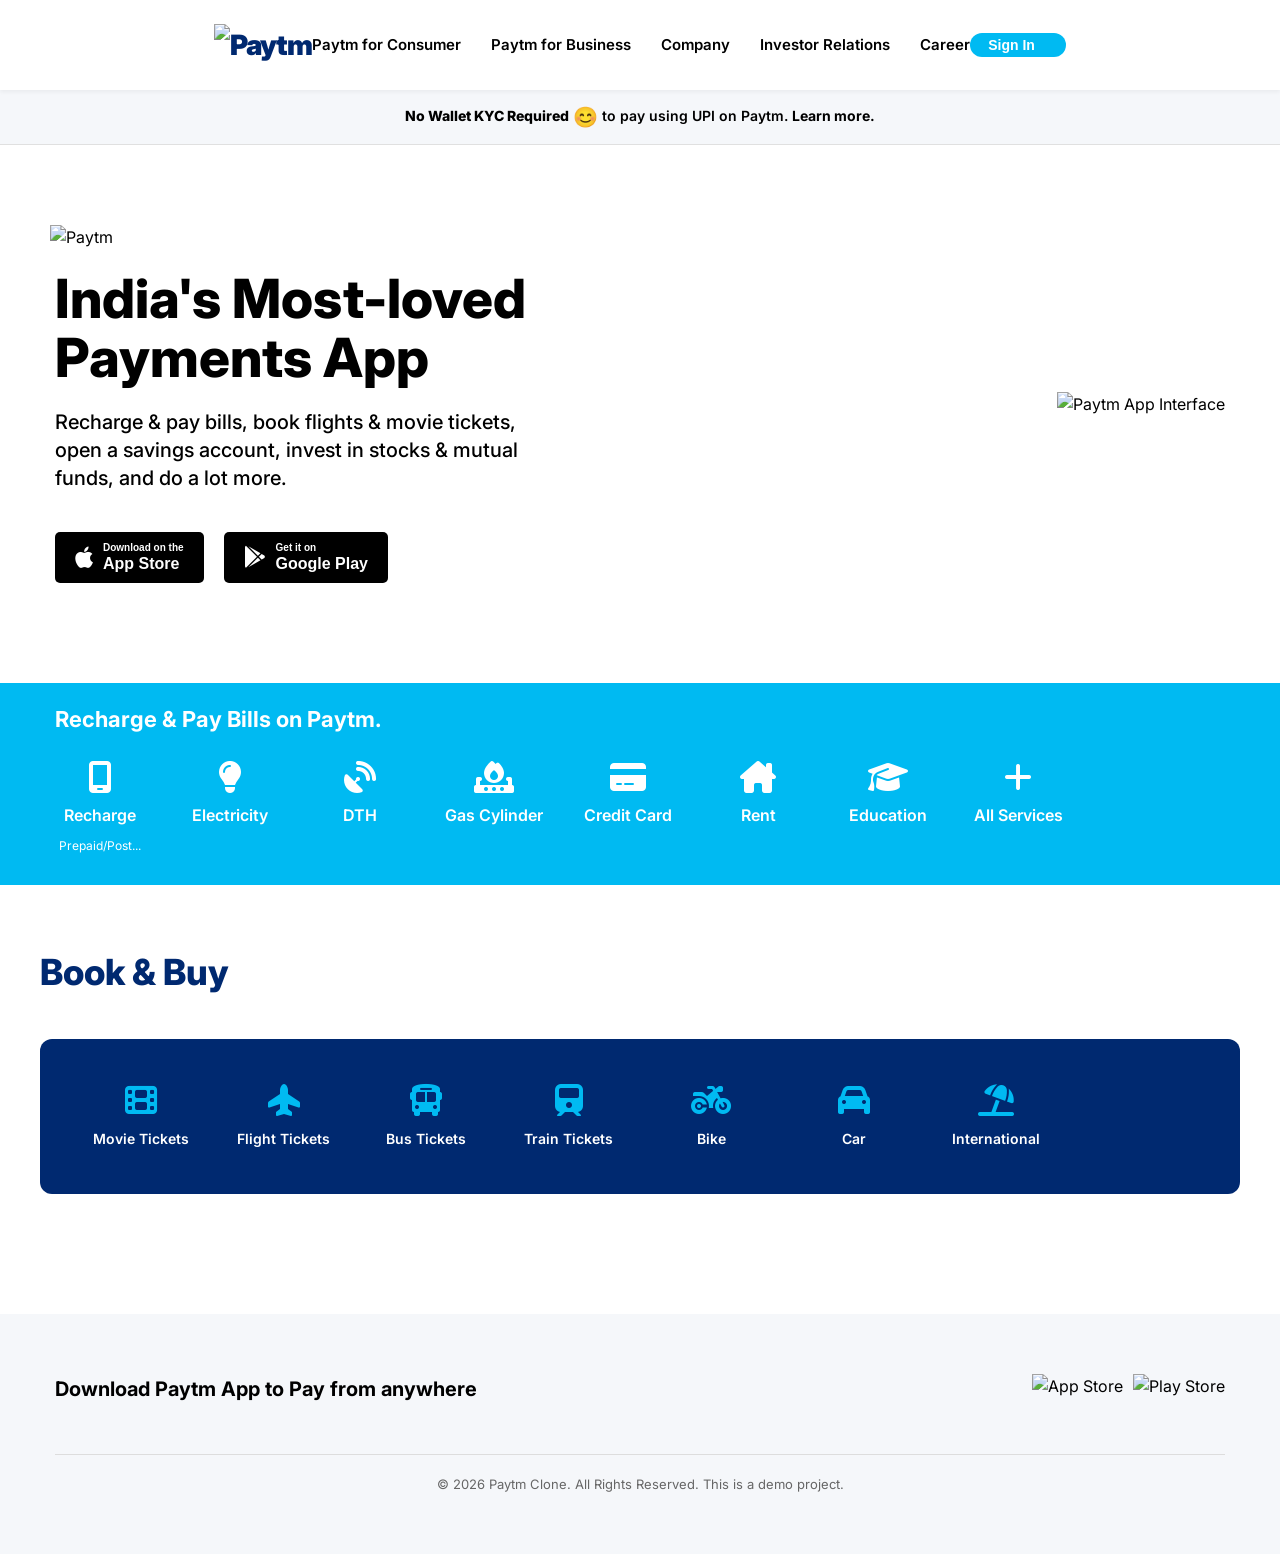
==== commit 4c87b649: "paytm-clone Implemented Paytm-inspired digital wallet frontend including login, dashboard, recharge," ====
--- a/index.html
+++ b/index.html
@@ -1,28 +1,180 @@
 <!DOCTYPE html>
 <html lang="en">
+
 <head>
     <meta charset="UTF-8">
     <meta name="viewport" content="width=device-width, initial-scale=1.0">
-    <title>Netflix Clone - Watch TV Shows Online, Watch Movies Online</title>
+    <title>Paytm: Secure & Fast UPI Payments, Recharge Mobile & Pay Bills</title>
+    <link rel="preconnect" href="https://fonts.googleapis.com">
+    <link rel="stylesheet" href="https://cdnjs.cloudflare.com/ajax/libs/font-awesome/6.4.0/css/all.min.css">
+    <link href="https://fonts.googleapis.com/css2?family=Inter:wght@400;500;600;700;800;900&display=swap"
+        rel="stylesheet">
     <link rel="stylesheet" href="style.css">
 </head>
+
 <body>
-    <div class="navbar">
-        <a href="index.html" class="logo">NETFLIX</a>
-        <a href="login.html" class="btn btn-primary">Sign In</a>
+
+    <header>
+        <div class="container flex justify-between">
+            <a href="index.html" class="logo">
+                <img src="https://assetscdn1.paytm.com/images/catalog/view/310944/1697527183231.png" alt="Paytm"
+                    style="height: 50px;">
+            </a>
+
+            <nav class="nav-links flex">
+                <a href="#">Paytm for Consumer</a>
+                <a href="#">Paytm for Business</a>
+                <a href="#">Company</a>
+                <a href="#">Investor Relations</a>
+                <a href="#">Career</a>
+            </nav>
+
+            <button class="btn btn-login" onclick="window.location.href='login.html'">
+                <span>Sign In</span>
+                <img src="https://pwebassets.paytm.com/commonwebassets/commonweb/images/user.svg" alt=""
+                    style="margin-left: 5px;">
+            </button>
+        </div>
+    </header>
+
+    <div
+        style="background: #f5f7fa; text-align: center; padding: 12px; font-weight: 600; font-size: 14px; border-bottom: 1px solid #e0e0e0;">
+        <span style="font-weight: 800;">No Wallet KYC Required</span>
+        <span style="font-size: 20px; vertical-align: middle;">😊</span>
+        to pay using UPI on Paytm.
+        <a href="#" style="font-weight: 700; color: var(--text-main);">Learn more.</a>
     </div>
 
-    <div class="hero">
-        <div class="hero-content">
-            <h1 class="hero-title">Unlimited movies, TV shows, and more.</h1>
-            <p class="hero-subtitle">Watch anywhere. Cancel anytime.</p>
-            <p class="hero-subtitle" style="font-size: 1.2rem; margin-top: 1rem;">Ready to watch? Enter your email to create or restart your membership.</p>
-            
-            <form class="email-form" action="login.html">
-                <input type="email" class="email-input" placeholder="Email address" required>
-                <button type="submit" class="btn btn-primary btn-large">Get Started ></button>
-            </form>
+    <!-- Hero Section -->
+    <section class="hero-section">
+        <div class="container hero-content">
+            <div class="hero-left">
+                <img src="https://assetscdn1.paytm.com/images/catalog/view/310944/1697527183231.png" alt="Paytm"
+                    style="height: 80px; margin-left: -5px;">
+                <h1>India's Most-loved Payments App</h1>
+                <p>Recharge & pay bills, book flights & movie tickets, open a savings account, invest in stocks & mutual
+                    funds, and do a lot more.</p>
+                <div class="flex gap-20">
+                    <button class="btn"
+                        style="background: black; color: white; border-radius: 5px; padding: 10px 20px; display: flex; align-items: center; gap: 10px;">
+                        <i class="fa-brands fa-apple" style="font-size: 24px;"></i>
+                        <div style="text-align: left; line-height: 1.2;">
+                            <div style="font-size: 10px;">Download on the</div>
+                            <div style="font-size: 16px;">App Store</div>
+                        </div>
+                    </button>
+                    <button class="btn"
+                        style="background: black; color: white; border-radius: 5px; padding: 10px 20px; display: flex; align-items: center; gap: 10px;">
+                        <i class="fa-brands fa-google-play" style="font-size: 22px;"></i>
+                        <div style="text-align: left; line-height: 1.2;">
+                            <div style="font-size: 10px;">Get it on</div>
+                            <div style="font-size: 16px;">Google Play</div>
+                        </div>
+                    </button>
+                </div>
+            </div>
+            <div class="hero-right">
+                <img src="https://assetscdn1.paytm.com/images/catalog/view_item/850762/1697527185726.png"
+                    alt="Paytm App Interface">
+            </div>
         </div>
-    </div>
+    </section>
+
+    <!-- Cyan Service Strip -->
+    <section class="cyan-strip">
+        <div class="container">
+            <h3 style="margin-bottom: 25px; font-size: 22px; font-weight: 700;">Recharge & Pay Bills on Paytm.</h3>
+            <div class="cyan-services">
+                <div class="cyan-item" onclick="window.location.href='recharge.html'">
+                    <i class="fa-solid fa-mobile-screen cyan-icon"></i>
+                    <span class="cyan-text">Recharge</span>
+                    <span class="cyan-text" style="font-weight: 400; font-size: 12px;">Prepaid/Post...</span>
+                </div>
+                <div class="cyan-item" onclick="window.location.href='recharge.html'">
+                    <i class="fa-solid fa-lightbulb cyan-icon"></i>
+                    <span class="cyan-text">Electricity</span>
+                </div>
+                <div class="cyan-item" onclick="window.location.href='recharge.html'">
+                    <i class="fa-solid fa-satellite-dish cyan-icon"></i>
+                    <span class="cyan-text">DTH</span>
+                </div>
+                <div class="cyan-item">
+                    <i class="fa-solid fa-fire-burner cyan-icon"></i>
+                    <span class="cyan-text">Gas Cylinder</span>
+                </div>
+                <div class="cyan-item">
+                    <i class="fa-solid fa-credit-card cyan-icon"></i>
+                    <span class="cyan-text">Credit Card</span>
+                </div>
+                <div class="cyan-item">
+                    <i class="fa-solid fa-house-chimney cyan-icon"></i>
+                    <span class="cyan-text">Rent</span>
+                </div>
+                <div class="cyan-item">
+                    <i class="fa-solid fa-graduation-cap cyan-icon"></i>
+                    <span class="cyan-text">Education</span>
+                </div>
+                <div class="cyan-item">
+                    <i class="fa-solid fa-plus cyan-icon"></i>
+                    <span class="cyan-text">All Services</span>
+                </div>
+            </div>
+        </div>
+    </section>
+
+    <!-- Book & Buy -->
+    <section class="container" style="padding: 60px 0;">
+        <h1 class="section-title">Book & Buy</h1>
+        <div class="blue-services">
+            <div class="blue-item">
+                <i class="fa-solid fa-film"></i>
+                <span>Movie Tickets</span>
+            </div>
+            <div class="blue-item">
+                <i class="fa-solid fa-plane-up"></i>
+                <span>Flight Tickets</span>
+            </div>
+            <div class="blue-item">
+                <i class="fa-solid fa-bus"></i>
+                <span>Bus Tickets</span>
+            </div>
+            <div class="blue-item">
+                <i class="fa-solid fa-train"></i>
+                <span>Train Tickets</span>
+            </div>
+            <div class="blue-item">
+                <i class="fa-solid fa-motorcycle"></i>
+                <span>Bike</span>
+            </div>
+            <div class="blue-item">
+                <i class="fa-solid fa-car"></i>
+                <span>Car</span>
+            </div>
+            <div class="blue-item">
+                <i class="fa-solid fa-umbrella-beach"></i>
+                <span>International</span>
+            </div>
+        </div>
+    </section>
+
+    <footer>
+        <div class="container">
+            <div style="display: flex; justify-content: space-between; align-items: flex-start; margin-bottom: 40px;">
+                <h4 style="font-size: 20px; font-weight: 700;">Download Paytm App to Pay from anywhere</h4>
+                <div class="flex gap-10">
+                    <img src="https://pwebassets.paytm.com/commonwebassets/commonweb/images/app-store.svg"
+                        alt="App Store" style="height: 40px; cursor: pointer;">
+                    <img src="https://pwebassets.paytm.com/commonwebassets/commonweb/images/google-play.svg"
+                        alt="Play Store" style="height: 40px; cursor: pointer;">
+                </div>
+            </div>
+            <hr style="border: none; border-top: 1px solid #ddd; margin-bottom: 20px;">
+            <p style="text-align: center; color: var(--text-muted); font-size: 13px;">© 2026 Paytm Clone. All Rights
+                Reserved. This is a demo project.</p>
+        </div>
+    </footer>
+
+    <script src="script.js"></script>
 </body>
-</html>
+
+</html>
--- a/style.css
+++ b/style.css
@@ -1,24 +1,28 @@
 :root {
-    --netflix-red: #e50914;
-    --netflix-dark: #141414;
-    --netflix-gray: #808080;
-    --text-white: #ffffff;
-    --text-gray: #b3b3b3;
-    --primary-font: 'Helvetica Neue', Helvetica, Arial, sans-serif;
+    --paytm-dark-blue: #002970;
+    --paytm-light-blue: #00BAF2;
+    --paytm-hover-blue: #00baf214;
+    --text-main: #000000;
+    --text-muted: #666666;
+    --bg-gray: #F5F7FA;
+    --white: #FFFFFF;
+    --border-color: #E6EBEE;
+    --font-main: 'Inter', sans-serif;
+    --shadow-card: 0 0 10px 0 rgba(0, 0, 0, 0.1);
 }
 
 * {
-    box-sizing: border-box;
     margin: 0;
     padding: 0;
+    box-sizing: border-box;
 }
 
 body {
-    background-color: var(--netflix-dark);
-    color: var(--text-white);
-    font-family: var(--primary-font);
+    font-family: var(--font-main);
+    background-color: var(--white);
+    color: var(--text-main);
+    line-height: 1.5;
     -webkit-font-smoothing: antialiased;
-    overflow-x: hidden;
 }
 
 a {
@@ -26,360 +30,251 @@
     color: inherit;
 }
 
-button {
-    cursor: pointer;
-    border: none;
-    outline: none;
-}
-
-/* Utilities */
+ul {
+    list-style: none;
+}
+
+/* Layout Utilities */
 .container {
     max-width: 1200px;
     margin: 0 auto;
-    padding: 0 20px;
-}
-
+    padding: 0 15px;
+}
+
+.flex {
+    display: flex;
+    align-items: center;
+}
+
+.justify-between {
+    justify-content: space-between;
+}
+
+.justify-center {
+    justify-content: center;
+}
+
+.flex-col {
+    flex-direction: column;
+}
+
+.gap-10 {
+    gap: 10px;
+}
+
+.gap-20 {
+    gap: 20px;
+}
+
+/* Buttons */
 .btn {
-    padding: 0.8rem 1.5rem;
+    padding: 10px 20px;
+    border-radius: 24px;
+    font-weight: 700;
+    font-size: 15px;
+    cursor: pointer;
+    border: none;
+    transition: all 0.2s;
+    display: inline-flex;
+    align-items: center;
+    justify-content: center;
+}
+
+.btn-primary {
+    background-color: var(--paytm-light-blue);
+    color: var(--white);
+    padding: 12px 28px;
+    border: 1px solid var(--paytm-light-blue);
+}
+
+.btn-primary:hover {
+    background-color: #009ACD;
+}
+
+.btn-login {
+    background-color: var(--paytm-light-blue);
+    color: white;
+    font-weight: 700;
+    padding: 4px 18px;
+    font-size: 14px;
+    border: none;
+    display: flex;
+    align-items: center;
+    gap: 8px;
+}
+
+.btn-login:hover {
+    background-color: #002970;
+}
+
+/* Header */
+header {
+    box-shadow: 0 2px 4px rgba(0, 0, 0, 0.05);
+    background: white;
+    position: sticky;
+    top: 0;
+    z-index: 1000;
+    height: 90px;
+    display: flex;
+    align-items: center;
+}
+
+.logo {
+    font-weight: 900;
+    font-size: 28px;
+    letter-spacing: -1px;
+    color: var(--paytm-dark-blue);
+}
+
+.nav-links {
+    gap: 30px;
+    font-weight: 600;
+    font-size: 15px;
+}
+
+.nav-links a:hover {
+    background-color: var(--bg-gray);
+    padding: 8px 12px;
     border-radius: 4px;
-    font-weight: bold;
-    font-size: 1rem;
-    transition: background-color 0.2s;
-}
-
-.btn-primary {
-    background-color: var(--netflix-red);
+}
+
+/* Hero Section */
+.hero-section {
+    padding: 80px 0;
+    background: white;
+    margin-bottom: 20px;
+}
+
+.hero-content {
+    display: flex;
+    justify-content: space-between;
+    align-items: center;
+}
+
+.hero-left {
+    max-width: 500px;
+}
+
+.hero-left h1 {
+    font-size: 54px;
+    font-weight: 800;
+    margin: 20px 0;
+    line-height: 1.1;
+}
+
+.hero-left p {
+    font-size: 20px;
+    margin-bottom: 40px;
+    font-weight: 500;
+    line-height: 1.4;
+}
+
+.hero-right img {
+    height: 400px;
+    width: auto;
+}
+
+/* Cyan Strip - Services */
+.cyan-strip {
+    background: var(--paytm-light-blue);
+    padding: 20px 0;
     color: white;
 }
 
-.btn-primary:hover {
-    background-color: #f40612;
-}
-
-.btn-large {
-    padding: 1rem 2rem;
-    font-size: 1.5rem;
-}
-
-/* Navbar */
-.navbar {
-    display: flex;
-    justify-content: space-between;
-    align-items: center;
-    padding: 20px 4%;
-    position: fixed;
-    top: 0;
-    left: 0;
-    width: 100%;
-    z-index: 100;
-    background: linear-gradient(to bottom, rgba(0, 0, 0, 0.7) 0%, rgba(0, 0, 0, 0) 100%);
-    transition: background-color 0.3s;
-}
-
-.navbar.scrolled {
-    background-color: var(--netflix-dark);
-}
-
-.logo {
-    color: var(--netflix-red);
-    font-size: 2rem;
-    font-weight: 900;
-    text-transform: uppercase;
-    letter-spacing: 2px;
-}
-
-/* Auth Pages */
-.hero {
-    height: 100vh;
-    background-image: linear-gradient(to top, rgba(0, 0, 0, 0.8) 0%, rgba(0, 0, 0, 0) 60%, rgba(0, 0, 0, 0.8) 100%),
-        url('https://assets.nflxext.com/ffe/siteui/vlv3/f841d4c7-10e1-40af-bcae-07a3f8dc141a/f6d7434e-d6de-4185-a6d4-c77a2d08737b/US-en-20220502-popsignuptwoweeks-perspective_alpha_website_medium.jpg');
-    background-size: cover;
-    background-position: center;
-    position: relative;
+.cyan-services {
+    display: flex;
+    gap: 40px;
+    overflow-x: auto;
+    padding-bottom: 10px;
+}
+
+.cyan-item {
     display: flex;
     flex-direction: column;
-    justify-content: center;
-    align-items: center;
-    text-align: center;
-}
-
-.hero-content {
-    max-width: 700px;
-    padding: 20px;
-}
-
-.hero-title {
-    font-size: 3.125rem;
-    font-weight: 900;
-    margin-bottom: 1rem;
-}
-
-.hero-subtitle {
-    font-size: 1.625rem;
-    margin-bottom: 1.5rem;
-    font-weight: 400;
-}
-
-.email-form {
-    display: flex;
-    justify-content: center;
     gap: 10px;
-}
-
-.email-input {
-    padding: 10px;
-    width: 400px;
-    height: 60px;
-    font-size: 1.2rem;
-    border: 1px solid #8c8c8c;
-    border-radius: 2px;
-    background: rgba(0, 0, 0, 0.5);
+    align-items: center;
+    cursor: pointer;
+    min-width: 90px;
+    transition: transform 0.2s;
+}
+
+.cyan-item:hover {
+    transform: translateY(-4px);
+}
+
+.cyan-icon {
+    font-size: 32px;
+}
+
+.cyan-text {
+    font-size: 16px;
+    font-weight: 600;
+    white-space: nowrap;
+}
+
+/* Book & Buy Section */
+.section-title {
+    font-size: 36px;
+    font-weight: 800;
+    color: var(--paytm-dark-blue);
+    margin-bottom: 40px;
+}
+
+.blue-services {
+    display: grid;
+    grid-template-columns: repeat(auto-fill, minmax(130px, 1fr));
+    gap: 0;
+    background: var(--paytm-dark-blue);
+    padding: 30px;
+    border-radius: 12px;
+}
+
+.blue-item {
     color: white;
-}
-
-/* Login Card */
-.login-body {
-    background-image: linear-gradient(rgba(0, 0, 0, 0.5), rgba(0, 0, 0, 0.5)), url('https://assets.nflxext.com/ffe/siteui/vlv3/f841d4c7-10e1-40af-bcae-07a3f8dc141a/f6d7434e-d6de-4185-a6d4-c77a2d08737b/US-en-20220502-popsignuptwoweeks-perspective_alpha_website_medium.jpg');
-    background-size: cover;
-    height: 100vh;
-    display: flex;
-    justify-content: center;
-    align-items: center;
-}
-
-.login-card {
-    background-color: rgba(0, 0, 0, 0.75);
-    padding: 60px 68px 40px;
-    min-height: 500px;
-    /* Reduced min-height slightly */
-    width: 450px;
-    border-radius: 4px;
-}
-
-.login-title {
-    font-size: 2rem;
-    font-weight: 700;
-    margin-bottom: 28px;
-}
-
-.form-group {
-    margin-bottom: 16px;
-}
-
-.form-control {
-    width: 100%;
-    height: 50px;
-    border-radius: 4px;
-    background: #333;
-    border: none;
-    color: white;
-    padding: 0 20px;
-    font-size: 1rem;
-}
-
-.form-control::placeholder {
-    color: #8c8c8c;
-}
-
-.login-btn {
-    width: 100%;
-    margin-top: 24px;
-    padding: 16px;
-    font-size: 1rem;
-    font-weight: 700;
-    border-radius: 4px;
-}
-
-.login-help {
-    display: flex;
-    justify-content: space-between;
-    margin-top: 10px;
-    font-size: 0.8rem;
-    color: #b3b3b3;
-}
-
-/* Browse Page Styles */
-.browse-navbar {
-    background: linear-gradient(to bottom, rgba(0, 0, 0, 0.7) 0%, rgba(0, 0, 0, 0) 100%);
-    position: fixed;
-    top: 0;
-    width: 100%;
-    z-index: 1000;
-    padding: 0 4%;
-    height: 68px;
-    display: flex;
-    align-items: center;
-    transition: background-color 0.3s;
-}
-
-.browse-navbar.scrolled {
-    background-color: var(--netflix-dark);
-}
-
-.nav-links {
-    display: flex;
-    gap: 20px;
-    margin-left: 40px;
-    font-size: 0.9rem;
-}
-
-.nav-links a:hover {
-    color: #b3b3b3;
-}
-
-.secondary-nav {
-    margin-left: auto;
-    display: flex;
-    align-items: center;
-    gap: 20px;
-}
-
-.profile-icon {
-    width: 32px;
-    height: 32px;
-    border-radius: 4px;
-    background-color: #333;
-    /* Placeholder for profile img */
+    display: flex;
+    flex-direction: column;
+    align-items: center;
+    gap: 12px;
+    padding: 15px;
+    border-radius: 8px;
     cursor: pointer;
 }
 
-.billboard {
-    height: 80vh;
-    /* Large hero section */
-    position: relative;
-    color: white;
-    background-image: linear-gradient(to right, rgba(0, 0, 0, 0.8) 0, rgba(0, 0, 0, 0) 60%),
-        linear-gradient(to top, #141414 0, rgba(0, 0, 0, 0) 20%),
-        url('https://occ-0-2794-2219.1.nflxso.net/dnm/api/v6/6AYY37jfdO6hpXcMjf9Yu5cnmO0/AAAABSpjbM9o4t5c-OqCjkq5Y-A-0V6yq6Z5q7o6Kq5c3q6Z5q7o6Kq5c3q6Z5q7o6Kq5c3.jpg?r=222');
-    /* Placeholder image */
-    background-size: cover;
-    background-position: center;
-    display: flex;
-    align-items: center;
-}
-
-.billboard-content {
-    width: 40%;
-    margin-left: 4%;
-    padding-top: 100px;
-}
-
-.billboard-title {
-    font-size: 3rem;
-    /* Fallback */
-    margin-bottom: 1rem;
-    font-weight: bold;
-    text-shadow: 2px 2px 4px rgba(0, 0, 0, 0.45);
-}
-
-.billboard-description {
-    font-size: 1.2rem;
-    margin-bottom: 1.5rem;
-    line-height: 1.3;
-    text-shadow: 2px 2px 4px rgba(0, 0, 0, 0.45);
-}
-
-.billboard-buttons {
-    display: flex;
-    gap: 1rem;
-}
-
-.btn-light {
-    background-color: white;
-    color: black;
-}
-
-.btn-light:hover {
-    background-color: rgba(255, 255, 255, 0.75);
-}
-
-.btn-secondary {
-    background-color: rgba(109, 109, 110, 0.7);
-    color: white;
-}
-
-.btn-secondary:hover {
-    background-color: rgba(109, 109, 110, 0.4);
-}
-
-/* Rows */
-.row-container {
-    padding-left: 4%;
-    margin-bottom: 3vw;
-    z-index: 10;
-    position: relative;
-    margin-top: -100px;
-    /* Pull up over billboard */
-}
-
-/* Fix for subsequent rows not overlapping */
-.row-container+.row-container {
-    margin-top: 0;
-}
-
-.row-title {
-    font-size: 1.4vw;
-    color: #e5e5e5;
-    font-weight: bold;
-    margin-bottom: 0.5rem;
-    transition: color 0.2s;
-}
-
-.row-title:hover {
-    color: white;
-    cursor: pointer;
-}
-
-.row-posters {
-    display: flex;
-    overflow-y: hidden;
-    overflow-x: scroll;
-    padding: 20px 0;
+.blue-item:hover {
+    background: rgba(0, 0, 0, 0.2);
+}
+
+.blue-item i {
+    font-size: 32px;
+    color: var(--paytm-light-blue);
+}
+
+.blue-item span {
+    font-size: 14px;
+    font-weight: 600;
+}
+
+/* Footer */
+footer {
+    background: var(--bg-gray);
+    padding: 60px 0;
+    margin-top: 60px;
+}
+
+.footer-section h4 {
+    color: var(--text-main);
+    font-size: 16px;
+    margin-bottom: 20px;
+    display: flex;
+    align-items: center;
     gap: 10px;
 }
 
-.row-posters::-webkit-scrollbar {
-    display: none;
-}
-
-.row-poster {
-    width: 200px;
-    /* Fixed width for simplicity */
-    height: 112px;
-    border-radius: 4px;
-    object-fit: cover;
-    transition: transform 450ms;
-    cursor: pointer;
-    background-color: #333;
-    /* Placeholder color */
-}
-
-.row-poster-large {
-    height: 250px;
-    width: 170px;
-}
-
-.row-poster:hover {
-    transform: scale(1.08);
-    opacity: 1;
-}
-
-/* Watch Page */
-.watch-container {
-    background-color: black;
-    height: 100vh;
-    display: flex;
-    justify-content: center;
-    align-items: center;
-    position: relative;
-}
-
-.back-btn {
-    position: absolute;
-    top: 20px;
-    left: 20px;
-    color: white;
-    font-size: 2rem;
-    cursor: pointer;
-    z-index: 100;
+.footer-section h4::before {
+    content: '';
+    display: inline-block;
+    width: 2px;
+    height: 14px;
+    background: #ccc;
+    margin-left: -10px;
 }
